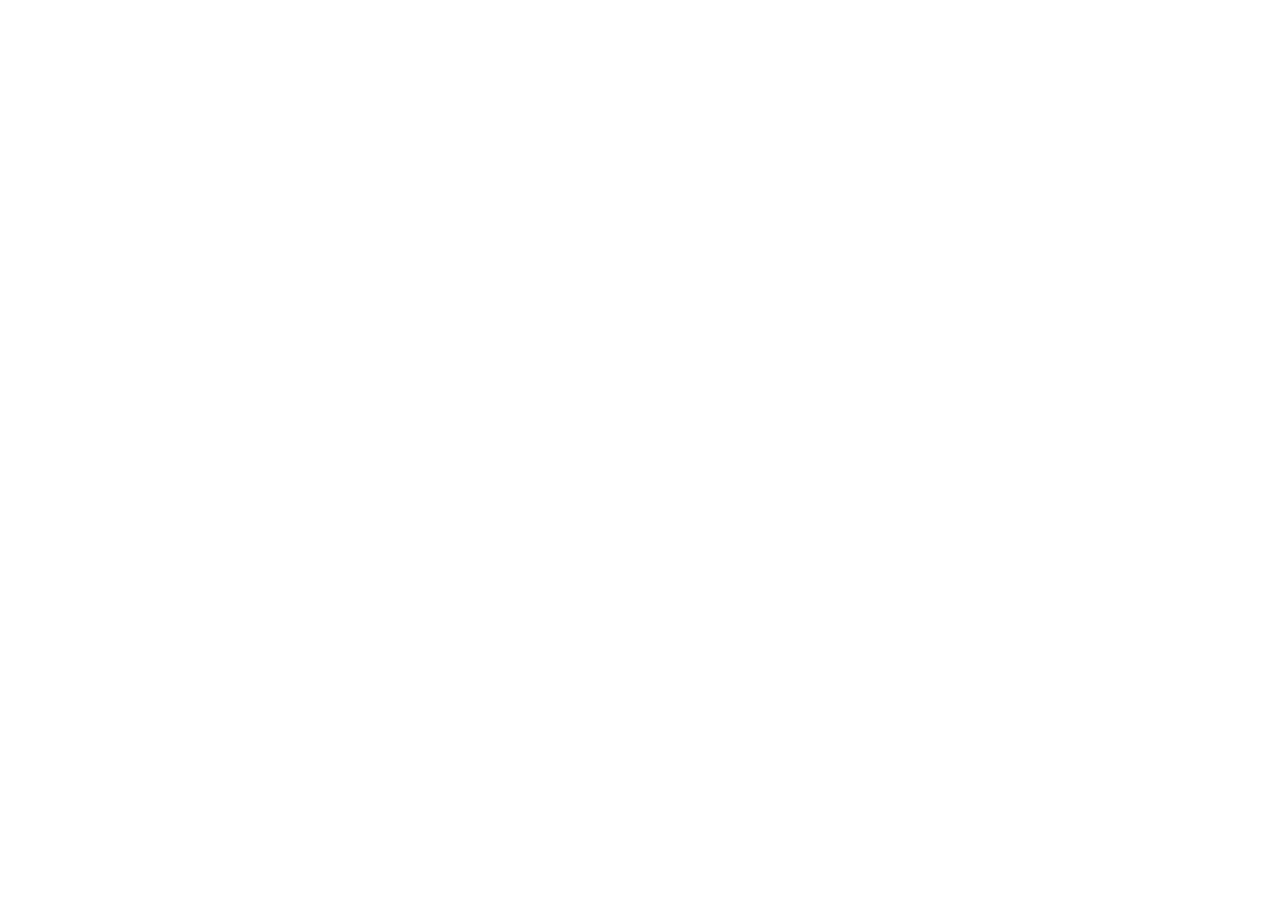
==== index.html @ 82dd5822 "Add files via upload" ====
<!doctype html>
<html lang="en" class="scroll-smooth">
  <head>
    <meta charset="UTF-8" />
    <meta name="viewport" content="width=device-width, initial-scale=1.0" />
    <title>Raghunandan Gopalan | GCC Strategy and Supply Resilience</title>
    <meta
      name="description"
      content="Thirty years building and leading engineering operations across India, the US and Mexico. GCC strategy and build, and global supply chain resilience."
    />
    <meta property="og:title" content="Raghunandan Gopalan | GCC Strategy and Supply Resilience" />
    <meta
      property="og:description"
      content="Thirty years building and leading engineering operations across India, the US and Mexico. GCC strategy and build, and global supply chain resilience."
    />
    <meta property="og:type" content="website" />
    <meta name="twitter:card" content="summary_large_image" />
    <link
      rel="icon"
      type="image/svg+xml"
      href="data:image/svg+xml,%3Csvg xmlns='http://www.w3.org/2000/svg' viewBox='0 0 64 64'%3E%3Crect width='64' height='64' rx='10' fill='%230B1320'/%3E%3Ctext x='32' y='41' font-family='Georgia,serif' font-weight='600' font-size='25' fill='%23FFFFFF' text-anchor='middle'%3ERG%3C/text%3E%3C/svg%3E"
    />
    <link rel="preconnect" href="https://fonts.googleapis.com" />
    <link rel="preconnect" href="https://fonts.gstatic.com" crossorigin />
    <link
      href="https://fonts.googleapis.com/css2?family=Fraunces:ital,opsz,wght@0,9..144,400;0,9..144,500;0,9..144,600;1,9..144,400&family=JetBrains+Mono:wght@400;500&family=Plus+Jakarta+Sans:wght@400;500;600;700&display=swap"
      rel="stylesheet"
    />
    <script type="module" crossorigin src="/assets/index-DyfE5lJc.js"></script>
    <link rel="stylesheet" crossorigin href="/assets/index-DSiNMV32.css">
  </head>
  <body class="bg-[#F8F9FA] text-[#0F172A] antialiased selection:bg-[#1D4ED8]/15 selection:text-[#0F172A]">
    <div id="root"></div>
  </body>
</html>
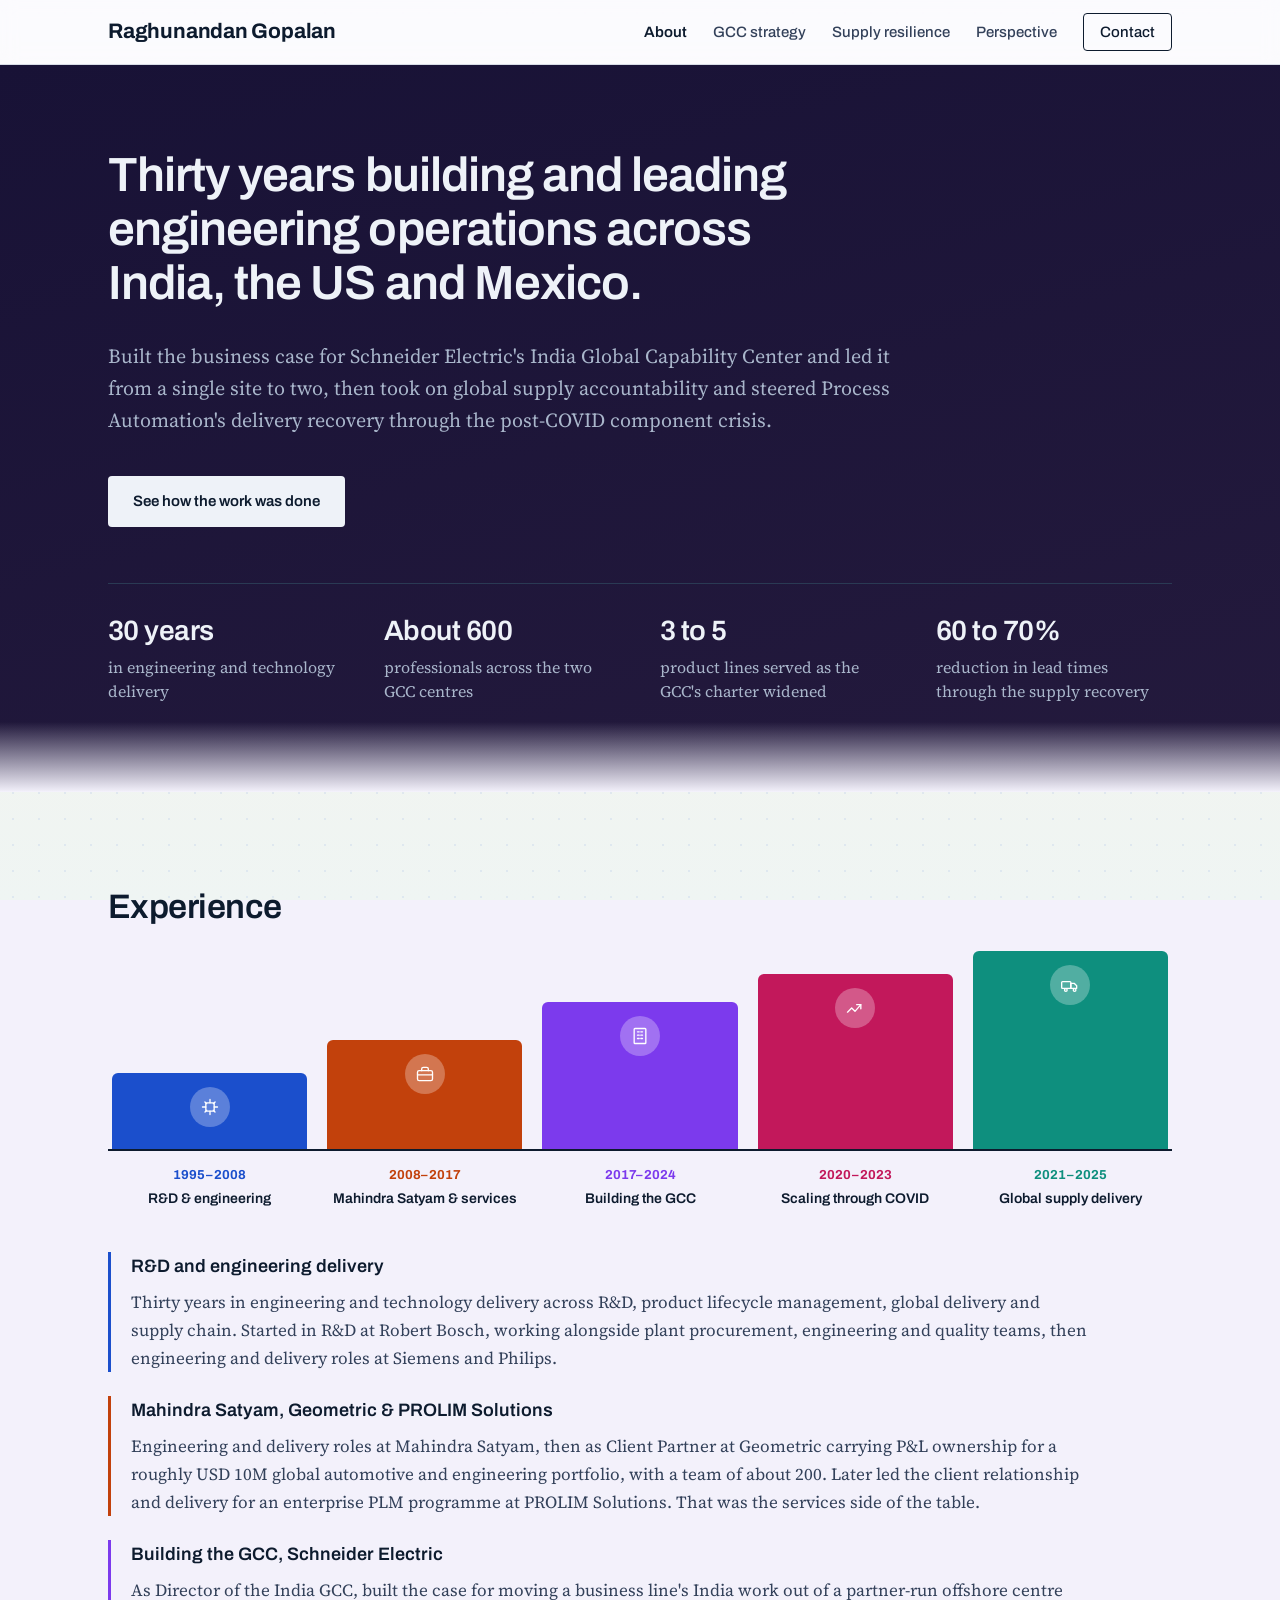
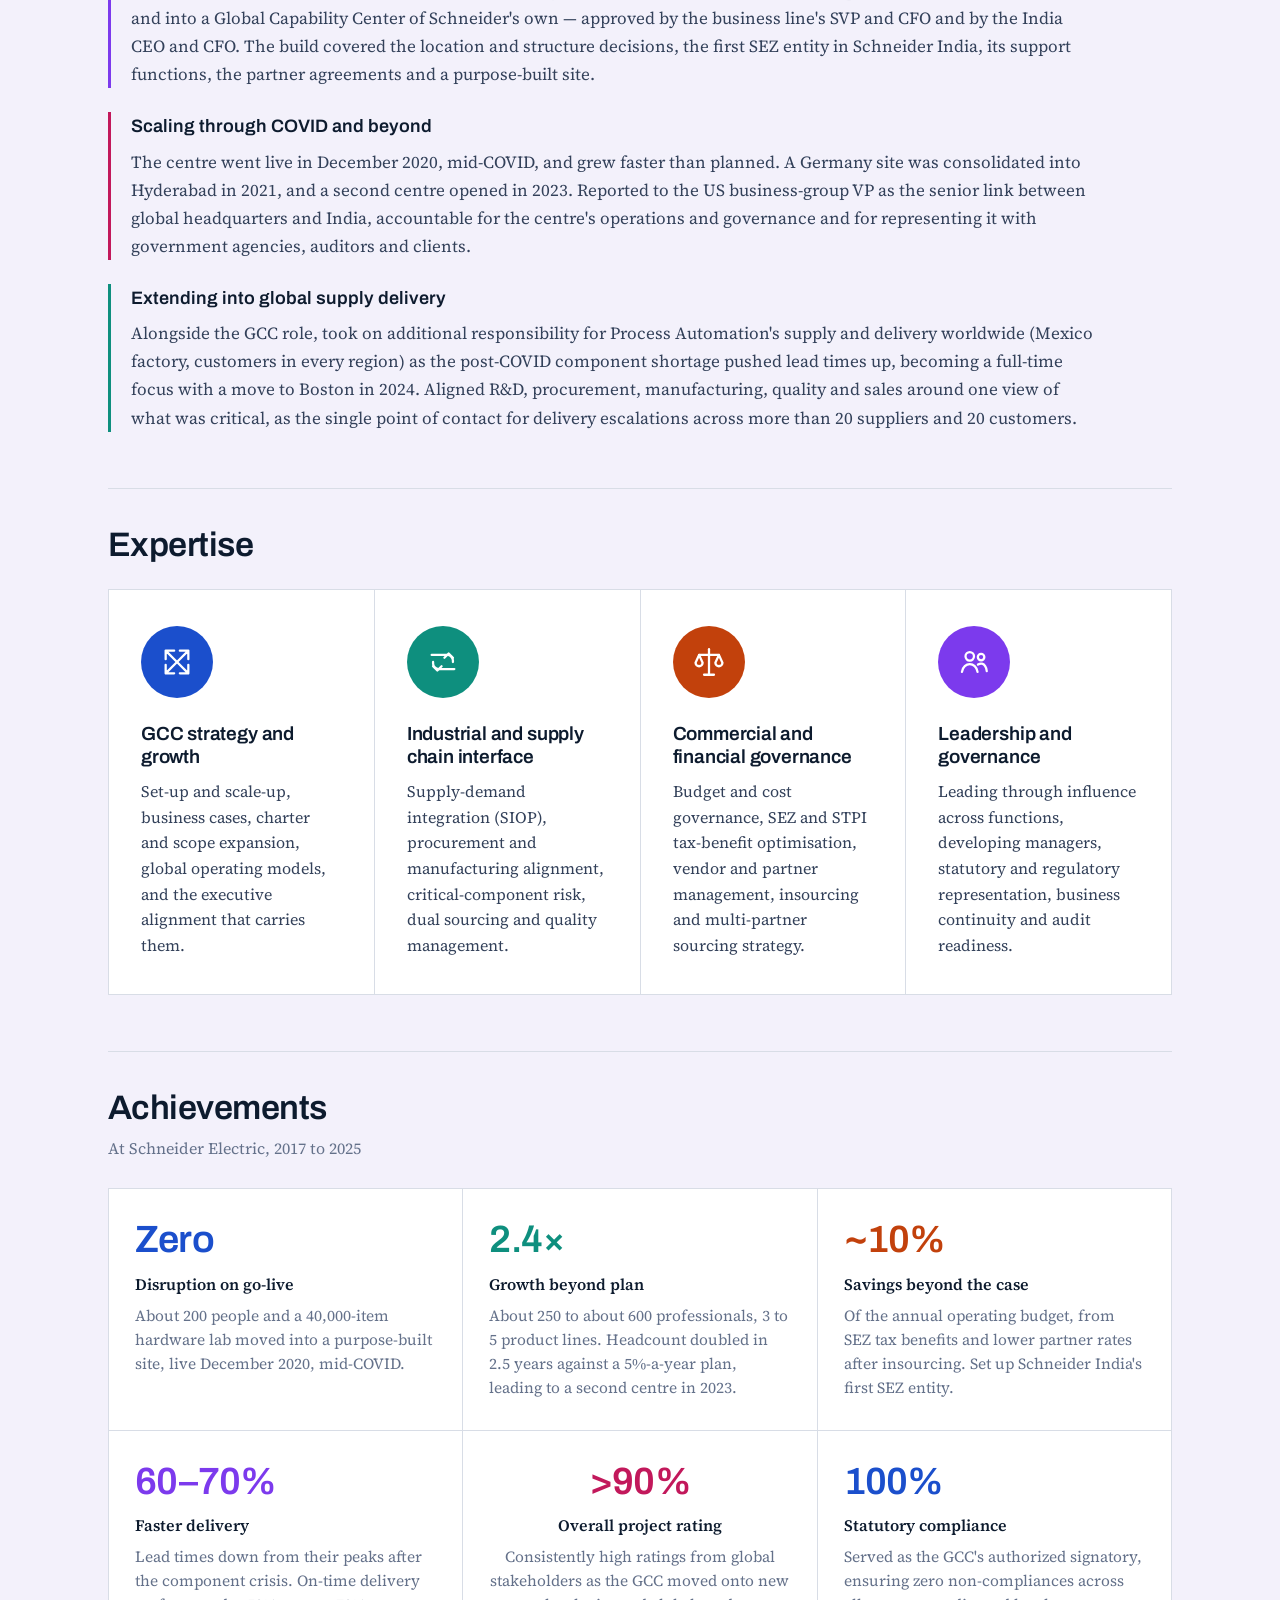
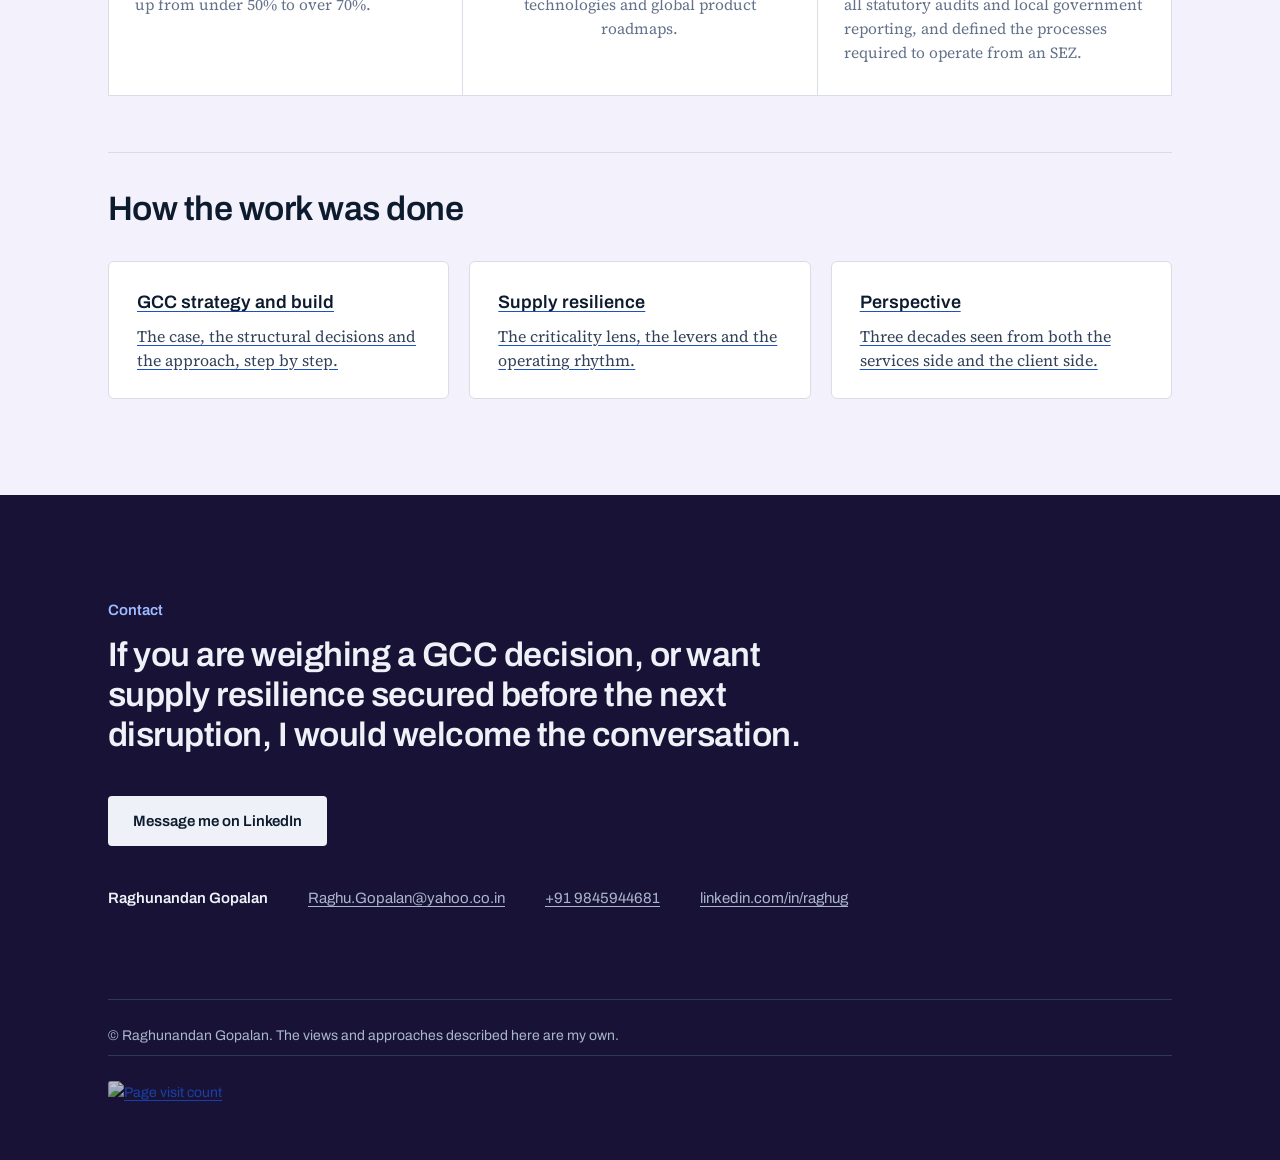
==== commit f73e7fa0: "Add files via upload" ====
--- a/index.html
+++ b/index.html
@@ -1,35 +1,343 @@
 <!doctype html>
-<html lang="en" class="scroll-smooth">
-  <head>
-    <meta charset="UTF-8" />
-    <meta name="viewport" content="width=device-width, initial-scale=1.0" />
-    <title>Raghunandan Gopalan | GCC Strategy and Supply Resilience</title>
-    <meta
-      name="description"
-      content="Thirty years building and leading engineering operations across India, the US and Mexico. GCC strategy and build, and global supply chain resilience."
-    />
-    <meta property="og:title" content="Raghunandan Gopalan | GCC Strategy and Supply Resilience" />
-    <meta
-      property="og:description"
-      content="Thirty years building and leading engineering operations across India, the US and Mexico. GCC strategy and build, and global supply chain resilience."
-    />
-    <meta property="og:type" content="website" />
-    <meta name="twitter:card" content="summary_large_image" />
-    <link
-      rel="icon"
-      type="image/svg+xml"
-      href="data:image/svg+xml,%3Csvg xmlns='http://www.w3.org/2000/svg' viewBox='0 0 64 64'%3E%3Crect width='64' height='64' rx='10' fill='%230B1320'/%3E%3Ctext x='32' y='41' font-family='Georgia,serif' font-weight='600' font-size='25' fill='%23FFFFFF' text-anchor='middle'%3ERG%3C/text%3E%3C/svg%3E"
-    />
-    <link rel="preconnect" href="https://fonts.googleapis.com" />
-    <link rel="preconnect" href="https://fonts.gstatic.com" crossorigin />
-    <link
-      href="https://fonts.googleapis.com/css2?family=Fraunces:ital,opsz,wght@0,9..144,400;0,9..144,500;0,9..144,600;1,9..144,400&family=JetBrains+Mono:wght@400;500&family=Plus+Jakarta+Sans:wght@400;500;600;700&display=swap"
-      rel="stylesheet"
-    />
-    <script type="module" crossorigin src="/assets/index-DyfE5lJc.js"></script>
-    <link rel="stylesheet" crossorigin href="/assets/index-DSiNMV32.css">
-  </head>
-  <body class="bg-[#F8F9FA] text-[#0F172A] antialiased selection:bg-[#1D4ED8]/15 selection:text-[#0F172A]">
-    <div id="root"></div>
-  </body>
+<html lang="en">
+<head>
+<meta charset="utf-8">
+<meta name="viewport" content="width=device-width, initial-scale=1">
+<title>Raghunandan Gopalan | GCC Strategy and Supply Resilience</title>
+<meta name="description" content="Thirty years in engineering and technology delivery. Built Schneider Electric's India GCC and led the recovery of Process Automation deliveries.">
+<meta property="og:title" content="Raghunandan Gopalan | GCC Strategy and Supply Resilience">
+<meta property="og:description" content="Leaders bring me in when an operation has to be built, rebuilt or rescued, and has to hold.">
+<meta property="og:type" content="website">
+<meta property="og:url" content="https://raghu-gopalan.github.io/">
+<meta name="color-scheme" content="light dark">
+<link rel="icon" href="data:image/svg+xml,%3Csvg xmlns='http://www.w3.org/2000/svg' viewBox='0 0 64 64'%3E%3Crect width='64' height='64' rx='10' fill='%230D1B2E'/%3E%3Ctext x='32' y='42' font-family='Arial,sans-serif' font-weight='700' font-size='26' fill='%23fff' text-anchor='middle'%3ERG%3C/text%3E%3C/svg%3E">
+<link rel="preconnect" href="https://fonts.googleapis.com">
+<link rel="preconnect" href="https://fonts.gstatic.com" crossorigin>
+<link href="https://fonts.googleapis.com/css2?family=Archivo:wght@500;600;700&family=Source+Serif+4:opsz,wght@8..60,400;8..60,600&display=swap" rel="stylesheet">
+<style>
+:root{--paper:#fff;--wash:rgba(255,255,255,.55);--ink:#0D1B2E;--body:#33415A;--muted:#64718A;--rule:#D8DDE6;--accent:#1B4FCC;--on-accent:#fff;--deep:#181236;--deep2:#241A3D;--hero-fade:#F3F1FB;--on-deep:#EEF2F8;--on-deep-muted:#A9B6CB;--deep-rule:#2A3A54;--deep-accent:#9DBBFF;--accent-2:#0E8F7E;--accent-3:#C2410C;--accent-4:#7C3AED;--accent-5:#C2185B}
+@media (prefers-color-scheme:dark){:root{--paper:#0B1420;--wash:#101C2C;--ink:#EEF2F8;--body:#C0CADA;--muted:#8E9BB2;--rule:#233349;--accent:#9DBBFF;--on-accent:#0B1420;--deep:#070E18;--deep2:#070E18;--hero-fade:#0B1420;--accent-2:#5EEAD4;--accent-3:#FDBA74;--accent-4:#C4B5FD;--accent-5:#F472B6}}
+*{box-sizing:border-box;margin:0;padding:0}
+html{scroll-behavior:smooth;-webkit-text-size-adjust:100%}
+@media (prefers-reduced-motion:reduce){html{scroll-behavior:auto}}
+body{
+  color:var(--body);font-family:'Source Serif 4',Georgia,serif;font-size:18px;line-height:1.65;
+  background-color:#F3F1FB;
+  background-image:radial-gradient(rgba(27,79,204,.08) 1px, transparent 1px),linear-gradient(180deg,#F3F1FB 0%,#F6F2EC 45%,#EFF5F3 100%);
+  background-size:26px 26px, auto;
+  background-attachment:fixed, fixed;
+}
+@media (prefers-color-scheme:dark){
+  body{background-color:var(--paper);background-image:none;background-attachment:scroll}
+}
+h1,h2,h3,strong,dt,th,.btn,.kicker,.top,.small{font-family:'Archivo','Helvetica Neue',Arial,sans-serif}
+h1,h2,h3,strong,dt{color:var(--ink)}
+a{color:var(--accent);text-underline-offset:3px}
+main a:not(.btn),footer a:not(.btn){text-decoration:underline}
+.areas a,.next a{text-decoration:none}
+.areas a .go{text-decoration:underline}
+:focus-visible{outline:2px solid var(--accent);outline-offset:3px;border-radius:2px}
+.wrap{max-width:1120px;margin:0 auto;padding:0 28px}
+[id]{scroll-margin-top:84px}
+
+.top{position:sticky;top:0;z-index:10;background:rgba(255,255,255,.68);backdrop-filter:blur(8px);-webkit-backdrop-filter:blur(8px);border-bottom:1px solid var(--rule);font-size:15px}
+@media (prefers-color-scheme:dark){.top{background:var(--paper);backdrop-filter:none;-webkit-backdrop-filter:none}}
+.top .wrap{display:flex;justify-content:space-between;align-items:center;gap:20px;min-height:64px}
+.top a{text-decoration:none;color:var(--body)}
+.top a:hover{color:var(--accent)}
+.top .name{font-weight:700;color:var(--ink);font-size:21px;letter-spacing:-.01em}
+.top nav{display:flex;align-items:center;gap:26px;font-weight:500}
+.top nav a.pill{border:1px solid var(--ink);color:var(--ink);padding:7px 16px;border-radius:4px}
+.top nav a.pill:hover{background:var(--ink);color:var(--paper)}
+
+.hero{position:relative;background:linear-gradient(165deg,var(--deep) 0%,var(--deep2) 100%);color:var(--on-deep-muted)}
+.hero::after{content:"";position:absolute;left:0;right:0;bottom:-1px;height:70px;background:linear-gradient(to bottom,rgba(36,26,61,0),var(--hero-fade));pointer-events:none}
+@media (prefers-color-scheme:dark){.hero::after{background:linear-gradient(to bottom,rgba(7,14,24,0),var(--hero-fade))}}
+.hero .wrap{padding-top:84px;padding-bottom:88px}
+.hero .role{font-family:'Archivo',sans-serif;font-weight:500;font-size:16px;color:var(--deep-accent);margin-bottom:22px}
+h1{color:var(--on-deep);font-weight:600;font-size:clamp(32px,4.2vw,48px);line-height:1.12;letter-spacing:-.02em;max-width:19em;text-wrap:balance}
+.hero .lead{color:var(--on-deep-muted);margin-top:30px}
+.lead{font-size:clamp(18px,1.6vw,20px);line-height:1.6;max-width:40em}
+.cta{display:flex;flex-wrap:wrap;gap:14px;margin-top:40px}
+.btn{display:inline-block;font-weight:600;font-size:15.5px;text-decoration:none;padding:13px 24px;border-radius:4px;border:1.5px solid transparent}
+.btn.primary{background:var(--accent);color:var(--on-accent)}
+.btn.primary:hover{filter:brightness(1.12)}
+.btn.light{background:var(--on-deep);color:#0D1B2E}
+.btn.light:hover{background:#fff}
+.btn.ghost{border-color:var(--deep-rule);color:var(--on-deep)}
+.btn.ghost:hover{border-color:var(--on-deep)}
+
+section{padding:96px 0}
+.tint{background:var(--wash)}
+.kicker{font-weight:600;font-size:15px;color:var(--accent);margin-bottom:14px}
+h2{font-weight:600;font-size:clamp(26px,3vw,34px);line-height:1.18;letter-spacing:-.015em;max-width:24em;margin-bottom:18px;text-wrap:balance}
+h3{font-weight:600;font-size:24px;line-height:1.25;letter-spacing:-.01em}
+
+.areas{display:grid;grid-template-columns:1fr 1fr;margin-top:56px;border-top:2px solid var(--ink)}
+.areas a{display:block;text-decoration:none;color:inherit;padding:32px 40px 34px 0;border-bottom:1px solid var(--rule)}
+.areas a+a{padding-left:40px;padding-right:0;border-left:1px solid var(--rule)}
+.areas h3{font-size:24px;margin-bottom:10px}
+.areas a:hover h3{color:var(--accent)}
+.areas p{font-size:17px}
+.areas .result{margin-top:18px;font-family:'Archivo',sans-serif;font-weight:600;font-size:15px;color:var(--ink)}
+.areas .go{display:inline-block;margin-top:16px;font-family:'Archivo',sans-serif;font-weight:600;font-size:15px;color:var(--accent);text-decoration:underline;text-underline-offset:4px}
+
+.row{display:grid;grid-template-columns:minmax(0,1fr);gap:24px;margin-top:56px;padding-top:36px;border-top:1px solid var(--rule)}
+.row-head p{font-size:16px;line-height:1.45;color:var(--muted);margin-top:8px}
+.facts{display:grid;grid-template-columns:1fr 1fr;gap:34px 48px}
+.facts dt{font-weight:600;font-size:18px;margin-bottom:6px}
+.facts dd{font-size:17px}
+.steps{list-style:none;counter-reset:s;max-width:48em}
+.steps li{counter-increment:s;display:grid;grid-template-columns:44px minmax(0,1fr);gap:20px;padding-bottom:28px;position:relative}
+.steps li::before{content:counter(s);font-family:'Archivo',sans-serif;font-weight:600;font-size:16px;width:36px;height:36px;border:1.5px solid var(--accent);color:var(--accent);background:var(--paper);border-radius:50%;display:flex;align-items:center;justify-content:center;position:relative;z-index:1}
+.tint .steps li::before{background:var(--wash)}
+.steps li::after{content:"";position:absolute;left:17.5px;top:36px;bottom:0;width:1px;background:var(--rule)}
+.steps li:last-child{padding-bottom:0}.steps li:last-child::after{display:none}
+.steps strong{display:block;font-size:18px;font-weight:600;line-height:36px}
+.steps p{font-size:17px}
+.principles{list-style:none;display:grid;grid-template-columns:repeat(auto-fit,minmax(280px,1fr));gap:30px 48px}
+.principles li{border-left:2px solid var(--accent);padding-left:18px}
+.principles strong{display:block;font-size:18px;font-weight:600;margin-bottom:4px}
+.principles span{display:block;font-size:16.5px;line-height:1.55}
+.table-scroll{overflow-x:auto}
+.levers{width:100%;min-width:560px;border-collapse:collapse;font-size:16.5px;line-height:1.5}
+.levers th,.levers td{text-align:left;vertical-align:top;padding:14px 20px 14px 0;border-bottom:1px solid var(--rule)}
+.levers thead th{font-size:14px;font-weight:600;color:var(--muted);border-bottom:1.5px solid var(--ink);padding-top:0}
+.levers td:first-child{font-family:'Archivo',sans-serif;font-weight:600;color:var(--ink);white-space:nowrap}
+.note{margin-top:64px;background:var(--wash);border-left:3px solid var(--accent);padding:28px 32px;border-radius:0 6px 6px 0}
+.note strong{display:block;font-size:18px;margin-bottom:6px}
+.note p{max-width:44em;font-size:17px}
+.callout{margin:72px 0 0;font-family:'Archivo',sans-serif;font-weight:500;font-size:clamp(21px,2.2vw,26px);line-height:1.35;letter-spacing:-.01em;color:var(--ink);max-width:30em;border-left:3px solid var(--accent);padding-left:22px;text-wrap:balance}
+.panel{margin-top:72px;background:var(--deep);color:var(--on-deep-muted);border-radius:8px;padding:44px 48px 48px}
+.panel h3{color:var(--on-deep);font-size:24px;margin-bottom:26px}
+.help{list-style:none;display:grid;grid-template-columns:repeat(auto-fit,minmax(220px,1fr));gap:28px 40px;margin-bottom:36px;padding-bottom:34px;border-bottom:1px solid var(--deep-rule)}
+.help strong{display:block;color:var(--on-deep);font-size:18px;font-weight:600;margin-bottom:6px}
+.help span{display:block;font-size:16.5px;line-height:1.55}
+
+.split{display:grid;grid-template-columns:minmax(0,1fr);gap:18px}
+.split h2{margin:0}
+.split p{max-width:40em}.split p+p{margin-top:18px}
+
+footer{background:var(--deep);color:var(--on-deep-muted);padding:104px 0 56px}
+footer .kicker{color:var(--deep-accent)}
+footer h2{color:var(--on-deep);max-width:26em}
+footer .small{margin-top:88px;padding-top:24px;border-top:1px solid var(--deep-rule);font-size:14px}
+.contact-details{margin-top:40px;display:flex;flex-wrap:wrap;gap:28px 40px;font-family:'Archivo',sans-serif;font-size:15px}
+.contact-details p{margin:0}
+.contact-details strong{color:var(--on-deep);font-weight:600}
+.contact-details a{color:var(--on-deep-muted)}
+
+@media (max-width:860px){
+  body{font-size:17px}
+  .wrap{padding:0 22px}
+  .top nav{gap:16px}.top nav a.hide-s{display:none}
+  .hero .wrap{padding-top:64px;padding-bottom:72px}
+  section{padding:64px 0}
+  .areas{grid-template-columns:1fr}
+  .areas a,.areas a+a{padding:28px 0;border-left:0}
+  .row,.split{grid-template-columns:minmax(0,1fr);gap:22px}
+  .row{margin-top:48px}
+  .facts{grid-template-columns:1fr;gap:26px}
+  .panel{padding:30px 24px 32px}
+  .note{padding:24px 22px}
+  footer{padding:72px 0 40px}
+}
+
+.top nav a[aria-current]{color:var(--ink);font-weight:600}
+.glance{display:grid;grid-template-columns:repeat(4,minmax(0,1fr));gap:28px 40px;margin-top:56px;padding-top:32px;border-top:1px solid var(--deep-rule)}
+.glance dt{font-family:'Archivo',sans-serif;font-weight:600;font-size:clamp(22px,2.4vw,28px);line-height:1.1;letter-spacing:-.02em;color:var(--on-deep)}
+.glance dd{font-size:16px;line-height:1.45;margin-top:8px;color:var(--on-deep-muted)}
+.intro .row:first-child{margin-top:0;border-top:0;padding-top:0}
+.prose p{max-width:46em}.prose p+p{margin-top:18px}
+.career{list-style:none;margin-top:36px;max-width:52em}
+.career li{display:grid;grid-template-columns:130px minmax(0,1fr);gap:24px;padding:18px 0;border-top:1px solid var(--rule)}
+.career time{font-family:'Archivo',sans-serif;font-weight:600;font-size:15px;color:var(--muted);padding-top:3px}
+.career strong{display:block;font-size:18px;font-weight:600}
+.career span{display:block;font-size:17px}
+.creds{list-style:none;max-width:52em}.creds li{padding:14px 0;border-top:1px solid var(--rule);font-size:17px}.creds li:first-child{border-top:0;padding-top:0}
+.creds strong{font-weight:600}
+.next{display:grid;grid-template-columns:repeat(auto-fit,minmax(220px,1fr));gap:20px;margin-top:8px}
+.next a{display:block;text-decoration:none;border:1px solid var(--rule);border-radius:6px;padding:26px 28px;background:var(--paper)}
+.next a:hover{border-color:var(--accent)}
+.next strong{display:block;font-size:18px;font-weight:600;margin-bottom:6px}
+.next span{display:block;color:var(--body);font-size:16.5px;line-height:1.5}
+@media (max-width:860px){.glance{grid-template-columns:1fr 1fr;margin-top:48px}.career li{grid-template-columns:1fr;gap:4px}.next{grid-template-columns:1fr}}
+.h3{margin:0}
+
+/* one type scale for both pages */
+body{font-size:17px}
+strong{font-weight:600}
+.facts dt,.steps strong,.principles strong,.flow strong,.help strong,.next strong,.note strong{font-size:18px;font-weight:600}
+.facts dd,.steps p,.note p,.split p,.prose p,.figure-note,.areas p{font-size:17px;line-height:1.65}
+.principles span,.help span,.flow span,.next span,.levers,.glance dd,.row-head p{font-size:16px;line-height:1.5}
+.kicker,.hero .role,.top,.btn,.areas .go,.areas .result{font-size:15px;line-height:1.5}
+.hero .role{font-weight:600}
+
+.skyline{display:flex;align-items:flex-end;gap:20px;height:200px;border-bottom:2px solid var(--ink);padding:0 4px;margin-bottom:0}
+.skyline .bar{flex:1;border-radius:6px 6px 0 0;height:0;transition:height 1s cubic-bezier(.22,1,.36,1);display:flex;align-items:flex-start;justify-content:center;padding-top:14px}
+.skyline.in-view .bar{height:var(--h)}
+.skyline .bar:nth-child(1){transition-delay:.05s}
+.skyline .bar:nth-child(2){transition-delay:.15s}
+.skyline .bar:nth-child(3){transition-delay:.25s}
+.skyline .bar:nth-child(4){transition-delay:.35s}
+.skyline .bar:nth-child(5){transition-delay:.45s}
+.skyline .bar .ic{width:40px;height:40px;border-radius:50%;background:rgba(255,255,255,.28);display:flex;align-items:center;justify-content:center;opacity:0;transition:opacity .5s ease .6s}
+.skyline.in-view .bar .ic{opacity:1}
+.skyline .bar .ic svg{width:20px;height:20px}
+.exp-labels{display:flex;gap:20px;padding:14px 4px 0;margin-bottom:44px}
+.exp-labels div{flex:1;text-align:center}
+.exp-labels .era{display:block;font-family:'Archivo',sans-serif;font-weight:700;font-size:13px;margin-bottom:4px}
+.exp-labels .ltitle{display:block;font-family:'Archivo',sans-serif;font-weight:600;font-size:14px;color:var(--ink);line-height:1.3}
+.stage-detail{list-style:none;display:flex;flex-direction:column;gap:24px;max-width:58em}
+.stage-detail li{padding-left:20px;border-left:3px solid var(--c)}
+.stage-detail strong{display:block;font-size:18px;font-weight:600;margin-bottom:6px}
+.stage-detail p{font-size:17px;line-height:1.65;color:var(--body)}
+@media (max-width:760px){
+  .skyline{gap:10px}
+  .exp-labels{gap:10px}
+  .exp-labels .era{font-size:11px}
+  .exp-labels .ltitle{font-size:12px}
+  .skyline .bar .ic{width:30px;height:30px}
+  .skyline .bar .ic svg{width:15px;height:15px}
+}
+@media (prefers-reduced-motion:reduce){
+  .skyline .bar{transition:none;height:var(--h)}
+  .skyline .bar .ic{transition:none;opacity:1}
+}
+
+.expertise-grid{display:grid;grid-template-columns:repeat(auto-fit,minmax(260px,1fr));gap:1px;background:var(--rule);border:1px solid var(--rule)}
+.x-card{background:var(--paper);padding:36px 32px;transition:background .2s ease}
+.x-card:hover{background:var(--wash)}
+.x-icon{display:flex;align-items:center;justify-content:center;width:72px;height:72px;border-radius:50%;background:var(--accent);color:var(--on-accent);margin-bottom:24px}
+.x-card:nth-child(1) .x-icon{background:var(--accent)}
+.x-card:nth-child(2) .x-icon{background:var(--accent-2)}
+.x-card:nth-child(3) .x-icon{background:var(--accent-3)}
+.x-card:nth-child(4) .x-icon{background:var(--accent-4)}
+.x-icon svg{width:34px;height:34px}
+.x-card h3{font-size:19px;font-weight:600;margin-bottom:10px}
+.x-card p{font-size:16px;line-height:1.6;color:var(--body)}
+
+.stats{display:grid;grid-template-columns:repeat(3,minmax(0,1fr));gap:1px;background:var(--rule);border:1px solid var(--rule);margin-top:4px}
+.stats .stat{background:var(--paper);padding:30px 26px}
+.stats .num{font-family:'Archivo',sans-serif;font-weight:600;font-size:clamp(28px,3.2vw,38px);line-height:1.1;letter-spacing:-.02em;color:var(--ink)}
+.stats .stat:nth-child(1) .num{color:var(--accent)}
+.stats .stat:nth-child(2) .num{color:var(--accent-2)}
+.stats .stat:nth-child(3) .num{color:var(--accent-3)}
+.stats .stat:nth-child(4) .num{color:var(--accent-4)}
+.stats .stat:nth-child(5) .num{color:var(--accent-5)}
+.stats .stat:nth-child(6) .num{color:var(--accent)}
+.stats .label{font-weight:600;font-size:16px;margin-top:10px;color:var(--ink)}
+.stats .cap{font-size:15.5px;line-height:1.55;color:var(--muted);margin-top:6px}
+
+@media (max-width:860px){
+  .expertise-grid{grid-template-columns:1fr 1fr}
+  .stats{grid-template-columns:1fr 1fr}
+}
+@media (max-width:540px){
+  .expertise-grid{grid-template-columns:1fr}
+  .stats{grid-template-columns:1fr}
+}
+</style>
+</head>
+<body id="top">
+<header class="top"><div class="wrap">
+  <a class="name" href="index.html">Raghunandan Gopalan</a>
+  <nav aria-label="Pages">
+    <a class="hide-s" href="index.html" aria-current="page">About</a>
+    <a class="hide-s" href="gcc.html">GCC strategy</a>
+    <a class="hide-s" href="supply.html">Supply resilience</a>
+    <a class="hide-s" href="perspective.html">Perspective</a>
+    <a class="pill" href="#contact">Contact</a>
+  </nav>
+</div></header>
+<main>
+<div class="hero"><div class="wrap">
+  <h1>Thirty years building and leading engineering operations across India, the US and Mexico.</h1>
+  <p class="lead">Built the business case for Schneider Electric's India Global Capability Center and led it from a single site to two, then took on global supply accountability and steered Process Automation's delivery recovery through the post-COVID component crisis.</p>
+  <div class="cta">
+    <a class="btn light" href="#work">See how the work was done</a>
+  </div>
+  <dl class="glance">
+    <div><dt>30 years</dt><dd>in engineering and technology delivery</dd></div>
+    <div><dt>About 600</dt><dd>professionals across the two GCC centres</dd></div>
+    <div><dt>3 to 5</dt><dd>product lines served as the GCC's charter widened</dd></div>
+    <div><dt>60 to 70%</dt><dd>reduction in lead times through the supply recovery</dd></div>
+  </dl>
+</div></div>
+<section class="intro"><div class="wrap">
+<div class="row"><div class="row-head"><h2 class="h3">Experience</h2></div><div class="row-body">
+<div class="skyline" id="exp-skyline">
+  <div class="bar" style="--h:38%;background:var(--accent)"><span class="ic"><svg viewBox="0 0 24 24" fill="none" stroke="#fff" stroke-width="1.6" stroke-linecap="round" stroke-linejoin="round"><rect x="7" y="7" width="10" height="10" rx="1"/><path d="M12 3v4M12 17v4M3 12h4M17 12h4M5.9 5.9l2.1 2.1M15.9 15.9l2.1 2.1M18.1 5.9l-2.1 2.1M8.1 15.9l-2.1 2.1"/></svg></span></div>
+  <div class="bar" style="--h:55%;background:var(--accent-3)"><span class="ic"><svg viewBox="0 0 24 24" fill="none" stroke="#fff" stroke-width="1.6" stroke-linecap="round" stroke-linejoin="round"><rect x="3" y="8" width="18" height="12" rx="2"/><path d="M8 8V6a2 2 0 0 1 2-2h4a2 2 0 0 1 2 2v2"/><path d="M3 13h18"/></svg></span></div>
+  <div class="bar" style="--h:74%;background:var(--accent-4)"><span class="ic"><svg viewBox="0 0 24 24" fill="none" stroke="#fff" stroke-width="1.6" stroke-linecap="round" stroke-linejoin="round"><rect x="5" y="3" width="14" height="18" rx="1"/><path d="M9 7h2M13 7h2M9 11h2M13 11h2M9 15h2M13 15h2"/></svg></span></div>
+  <div class="bar" style="--h:88%;background:var(--accent-5)"><span class="ic"><svg viewBox="0 0 24 24" fill="none" stroke="#fff" stroke-width="1.6" stroke-linecap="round" stroke-linejoin="round"><path d="M3 17l5-5 4 4 7-8"/><path d="M14 8h5v5"/></svg></span></div>
+  <div class="bar" style="--h:100%;background:var(--accent-2)"><span class="ic"><svg viewBox="0 0 24 24" fill="none" stroke="#fff" stroke-width="1.6" stroke-linecap="round" stroke-linejoin="round"><rect x="2" y="8" width="11" height="8" rx="1"/><path d="M13 10h4l3 3v3h-7z"/><circle cx="7" cy="18" r="1.6"/><circle cx="17.5" cy="18" r="1.6"/></svg></span></div>
+</div>
+<div class="exp-labels">
+  <div><span class="era" style="color:var(--accent)">1995&ndash;2008</span><span class="ltitle">R&amp;D &amp; engineering</span></div>
+  <div><span class="era" style="color:var(--accent-3)">2008&ndash;2017</span><span class="ltitle">Mahindra Satyam &amp; services</span></div>
+  <div><span class="era" style="color:var(--accent-4)">2017&ndash;2024</span><span class="ltitle">Building the GCC</span></div>
+  <div><span class="era" style="color:var(--accent-5)">2020&ndash;2023</span><span class="ltitle">Scaling through COVID</span></div>
+  <div><span class="era" style="color:var(--accent-2)">2021&ndash;2025</span><span class="ltitle">Global supply delivery</span></div>
+</div>
+<ul class="stage-detail">
+<li style="--c:var(--accent)"><strong>R&amp;D and engineering delivery</strong><p>Thirty years in engineering and technology delivery across R&amp;D, product lifecycle management, global delivery and supply chain. Started in R&amp;D at Robert Bosch, working alongside plant procurement, engineering and quality teams, then engineering and delivery roles at Siemens and Philips.</p></li>
+<li style="--c:var(--accent-3)"><strong>Mahindra Satyam, Geometric &amp; PROLIM Solutions</strong><p>Engineering and delivery roles at Mahindra Satyam, then as Client Partner at Geometric carrying P&amp;L ownership for a roughly USD 10M global automotive and engineering portfolio, with a team of about 200. Later led the client relationship and delivery for an enterprise PLM programme at PROLIM Solutions. That was the services side of the table.</p></li>
+<li style="--c:var(--accent-4)"><strong>Building the GCC, Schneider Electric</strong><p>As Director of the India GCC, built the case for moving a business line's India work out of a partner-run offshore centre and into a Global Capability Center of Schneider's own &mdash; approved by the business line's SVP and CFO and by the India CEO and CFO. The build covered the location and structure decisions, the first SEZ entity in Schneider India, its support functions, the partner agreements and a purpose-built site.</p></li>
+<li style="--c:var(--accent-5)"><strong>Scaling through COVID and beyond</strong><p>The centre went live in December 2020, mid-COVID, and grew faster than planned. A Germany site was consolidated into Hyderabad in 2021, and a second centre opened in 2023. Reported to the US business-group VP as the senior link between global headquarters and India, accountable for the centre's operations and governance and for representing it with government agencies, auditors and clients.</p></li>
+<li style="--c:var(--accent-2)"><strong>Extending into global supply delivery</strong><p>Alongside the GCC role, took on additional responsibility for Process Automation's supply and delivery worldwide (Mexico factory, customers in every region) as the post-COVID component shortage pushed lead times up, becoming a full-time focus with a move to Boston in 2024. Aligned R&amp;D, procurement, manufacturing, quality and sales around one view of what was critical, as the single point of contact for delivery escalations across more than 20 suppliers and 20 customers.</p></li>
+</ul>
+</div></div><div class="row"><div class="row-head"><h2 class="h3">Expertise</h2></div><div class="row-body"><div class="expertise-grid">
+<div class="x-card"><span class="x-icon"><svg viewBox="0 0 24 24" fill="none" stroke="currentColor" stroke-width="1.6" stroke-linecap="round" stroke-linejoin="round"><path d="M12 12 4 4M4 4h6M4 4v6"/><path d="M12 12 20 4M20 4h-6M20 4v6"/><path d="M12 12 4 20M4 20h6M4 20v-6"/><path d="M12 12 20 20M20 20h-6M20 20v-6"/></svg></span><h3>GCC strategy and growth</h3><p>Set-up and scale-up, business cases, charter and scope expansion, global operating models, and the executive alignment that carries them.</p></div>
+<div class="x-card"><span class="x-icon"><svg viewBox="0 0 24 24" fill="none" stroke="currentColor" stroke-width="1.6" stroke-linecap="round" stroke-linejoin="round"><path d="M4 7h11a4 4 0 0 1 4 4v1"/><path d="M16 9l3-3 3 3" transform="translate(-3 0)"/><path d="M20 17H9a4 4 0 0 1-4-4v-1"/><path d="M8 15l-3 3-3-3" transform="translate(3 0)"/></svg></span><h3>Industrial and supply chain interface</h3><p>Supply-demand integration (SIOP), procurement and manufacturing alignment, critical-component risk, dual sourcing and quality management.</p></div>
+<div class="x-card"><span class="x-icon"><svg viewBox="0 0 24 24" fill="none" stroke="currentColor" stroke-width="1.6" stroke-linecap="round" stroke-linejoin="round"><path d="M12 3v18"/><path d="M5 7h14"/><path d="M5 7 2.5 12.5a2.5 2.5 0 0 0 5 0L5 7Z"/><path d="M19 7l-2.5 5.5a2.5 2.5 0 0 0 5 0L19 7Z"/><path d="M8.5 21h7"/></svg></span><h3>Commercial and financial governance</h3><p>Budget and cost governance, SEZ and STPI tax-benefit optimisation, vendor and partner management, insourcing and multi-partner sourcing strategy.</p></div>
+<div class="x-card"><span class="x-icon"><svg viewBox="0 0 24 24" fill="none" stroke="currentColor" stroke-width="1.6" stroke-linecap="round" stroke-linejoin="round"><circle cx="9" cy="8" r="3"/><path d="M3.5 19c.5-3.5 3-5.5 5.5-5.5s5 2 5.5 5.5"/><circle cx="17" cy="8.5" r="2.3"/><path d="M14.8 13.8c1-.6 2.1-.9 2.9-.6 1.8.6 3 2.6 3.3 5.3"/></svg></span><h3>Leadership and governance</h3><p>Leading through influence across functions, developing managers, statutory and regulatory representation, business continuity and audit readiness.</p></div>
+</div></div></div><div class="row"><div class="row-head"><h2 class="h3">Achievements</h2><p>At Schneider Electric, 2017 to 2025</p></div><div class="row-body"><div class="stats">
+<div class="stat"><p class="num">Zero</p><p class="label">Disruption on go-live</p><p class="cap">About 200 people and a 40,000-item hardware lab moved into a purpose-built site, live December 2020, mid-COVID.</p></div>
+<div class="stat"><p class="num">2.4&times;</p><p class="label">Growth beyond plan</p><p class="cap">About 250 to about 600 professionals, 3 to 5 product lines. Headcount doubled in 2.5 years against a 5%-a-year plan, leading to a second centre in 2023.</p></div>
+<div class="stat"><p class="num">~10%</p><p class="label">Savings beyond the case</p><p class="cap">Of the annual operating budget, from SEZ tax benefits and lower partner rates after insourcing. Set up Schneider India's first SEZ entity.</p></div>
+<div class="stat"><p class="num">60&ndash;70%</p><p class="label">Faster delivery</p><p class="cap">Lead times down from their peaks after the component crisis. On-time delivery up from under 50% to over 70%.</p></div>
+<div class="stat" style="text-align:center"><p class="num">&gt;90%</p><p class="label">Overall project rating</p><p class="cap">Consistently high ratings from global stakeholders as the GCC moved onto new technologies and global product roadmaps.</p></div>
+<div class="stat"><p class="num">100%</p><p class="label">Statutory compliance</p><p class="cap">Served as the GCC's authorized signatory, ensuring zero non-compliances across all statutory audits and local government reporting, and defined the processes required to operate from an SEZ.</p></div>
+</div></div></div><div class="row" id="work"><div class="row-head"><h2 class="h3">How the work was done</h2></div><div class="row-body"><div class="next">
+<a href="gcc.html"><strong>GCC strategy and build</strong><span>The case, the structural decisions and the approach, step by step.</span></a>
+<a href="supply.html"><strong>Supply resilience</strong><span>The criticality lens, the levers and the operating rhythm.</span></a>
+<a href="perspective.html"><strong>Perspective</strong><span>Three decades seen from both the services side and the client side.</span></a>
+</div></div></div>
+</div></section>
+</main>
+<footer id="contact"><div class="wrap">
+  <p class="kicker">Contact</p>
+  <h2>If you are weighing a GCC decision, or want supply resilience secured before the next disruption, I would welcome the conversation.</h2>
+  <div class="cta"><a class="btn light" href="https://www.linkedin.com/in/raghug/" rel="noopener">Message me on LinkedIn</a></div>
+  <div class="contact-details">
+    <p><strong>Raghunandan Gopalan</strong></p>
+    <p><a href="mailto:Raghu.Gopalan@yahoo.co.in">Raghu.Gopalan@yahoo.co.in</a></p>
+    <p><a href="tel:+919845944681">+91 9845944681</a></p>
+    <p><a href="https://www.linkedin.com/in/raghug/" rel="noopener">linkedin.com/in/raghug</a></p>
+  </div>
+  <p class="small">&copy; Raghunandan Gopalan. The views and approaches described here are my own.</p>
+  <p class="small" style="margin-top:8px">
+    <a href="https://hits.sh/raghu-gopalan.github.io/" style="opacity:.75" rel="noopener">
+      <img src="https://hits.sh/raghu-gopalan.github.io.svg?view=total&amp;style=flat-square&amp;label=page%20visits&amp;color=1b4fcc" alt="Page visit count" style="vertical-align:middle;height:16px;border-radius:3px">
+    </a>
+  </p>
+</div></footer>
+<script>
+(function(){
+  var sky = document.getElementById('exp-skyline');
+  if(!sky) return;
+  if('IntersectionObserver' in window){
+    var io = new IntersectionObserver(function(entries){
+      entries.forEach(function(e){
+        if(e.isIntersecting){ e.target.classList.add('in-view'); io.unobserve(e.target); }
+      });
+    }, {threshold:0.3, rootMargin:'0px 0px -10% 0px'});
+    io.observe(sky);
+  } else {
+    sky.classList.add('in-view');
+  }
+})();
+</script>
+</body>
 </html>
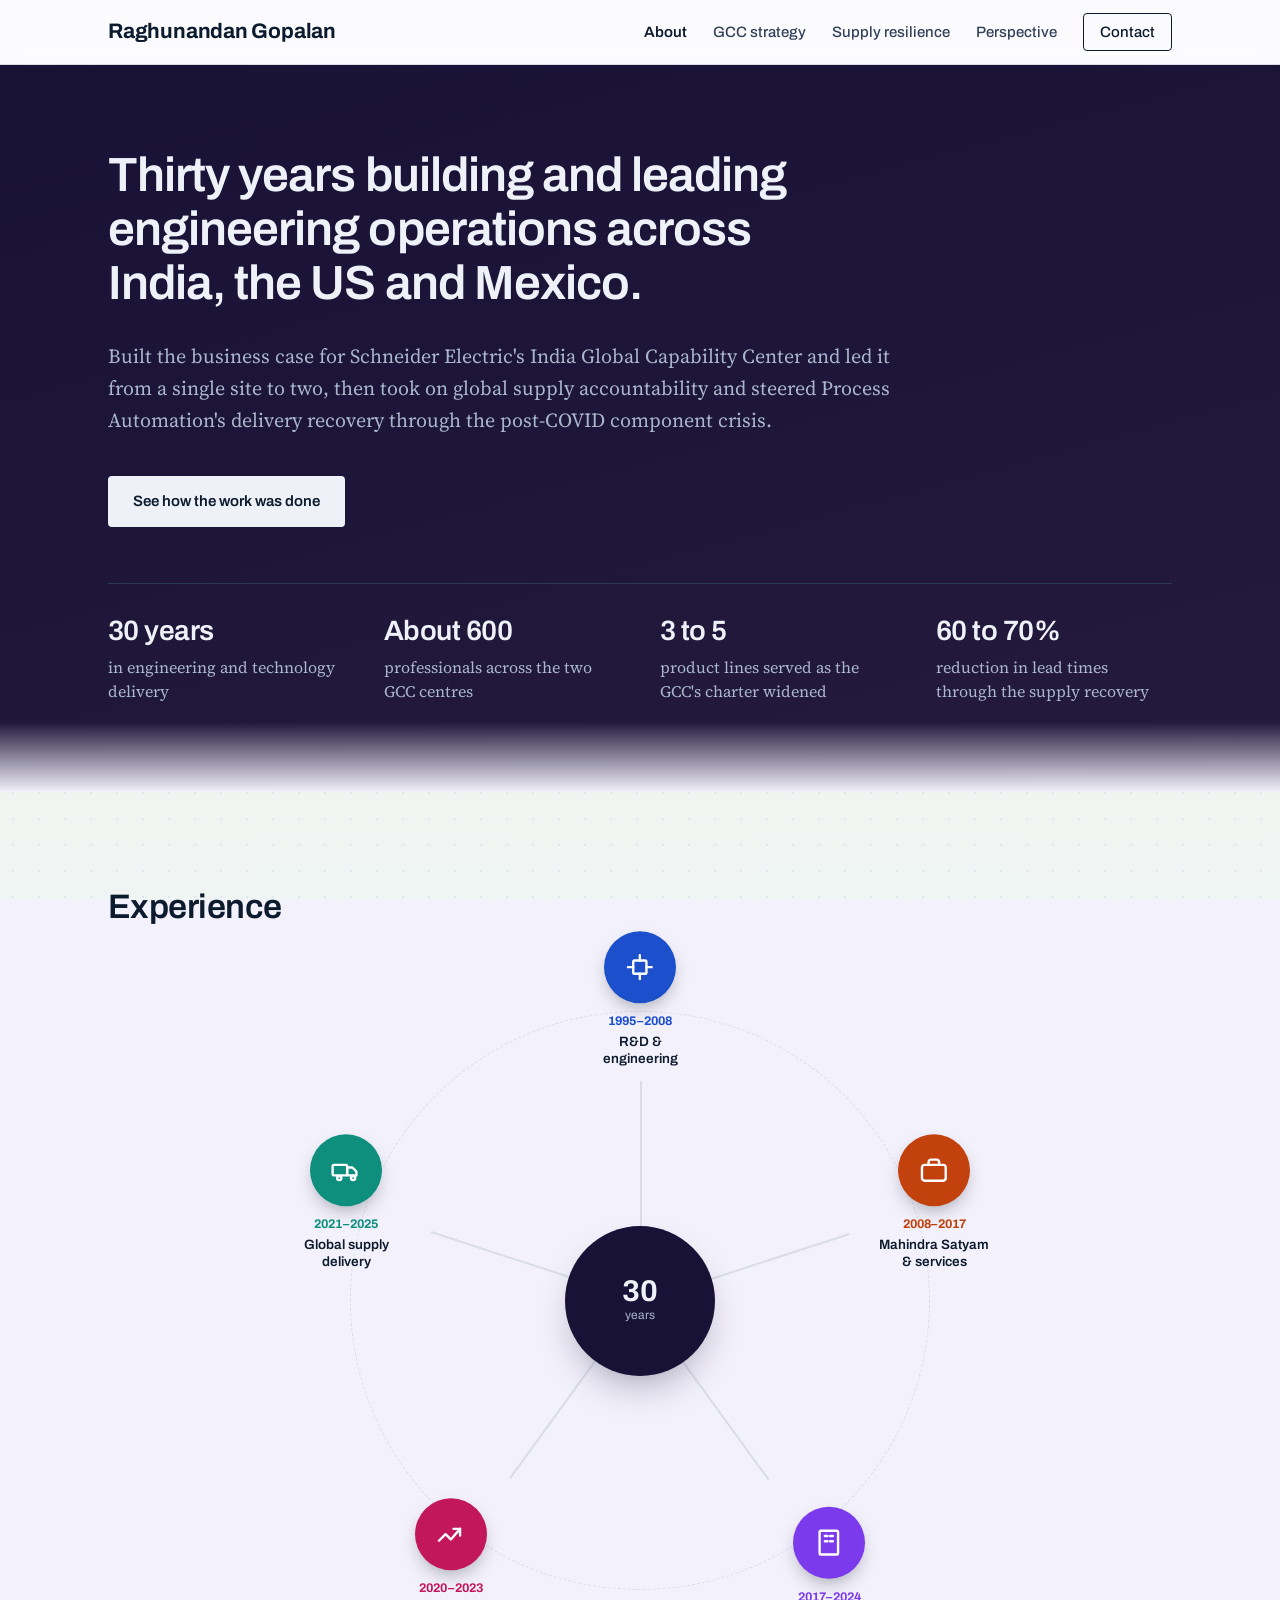
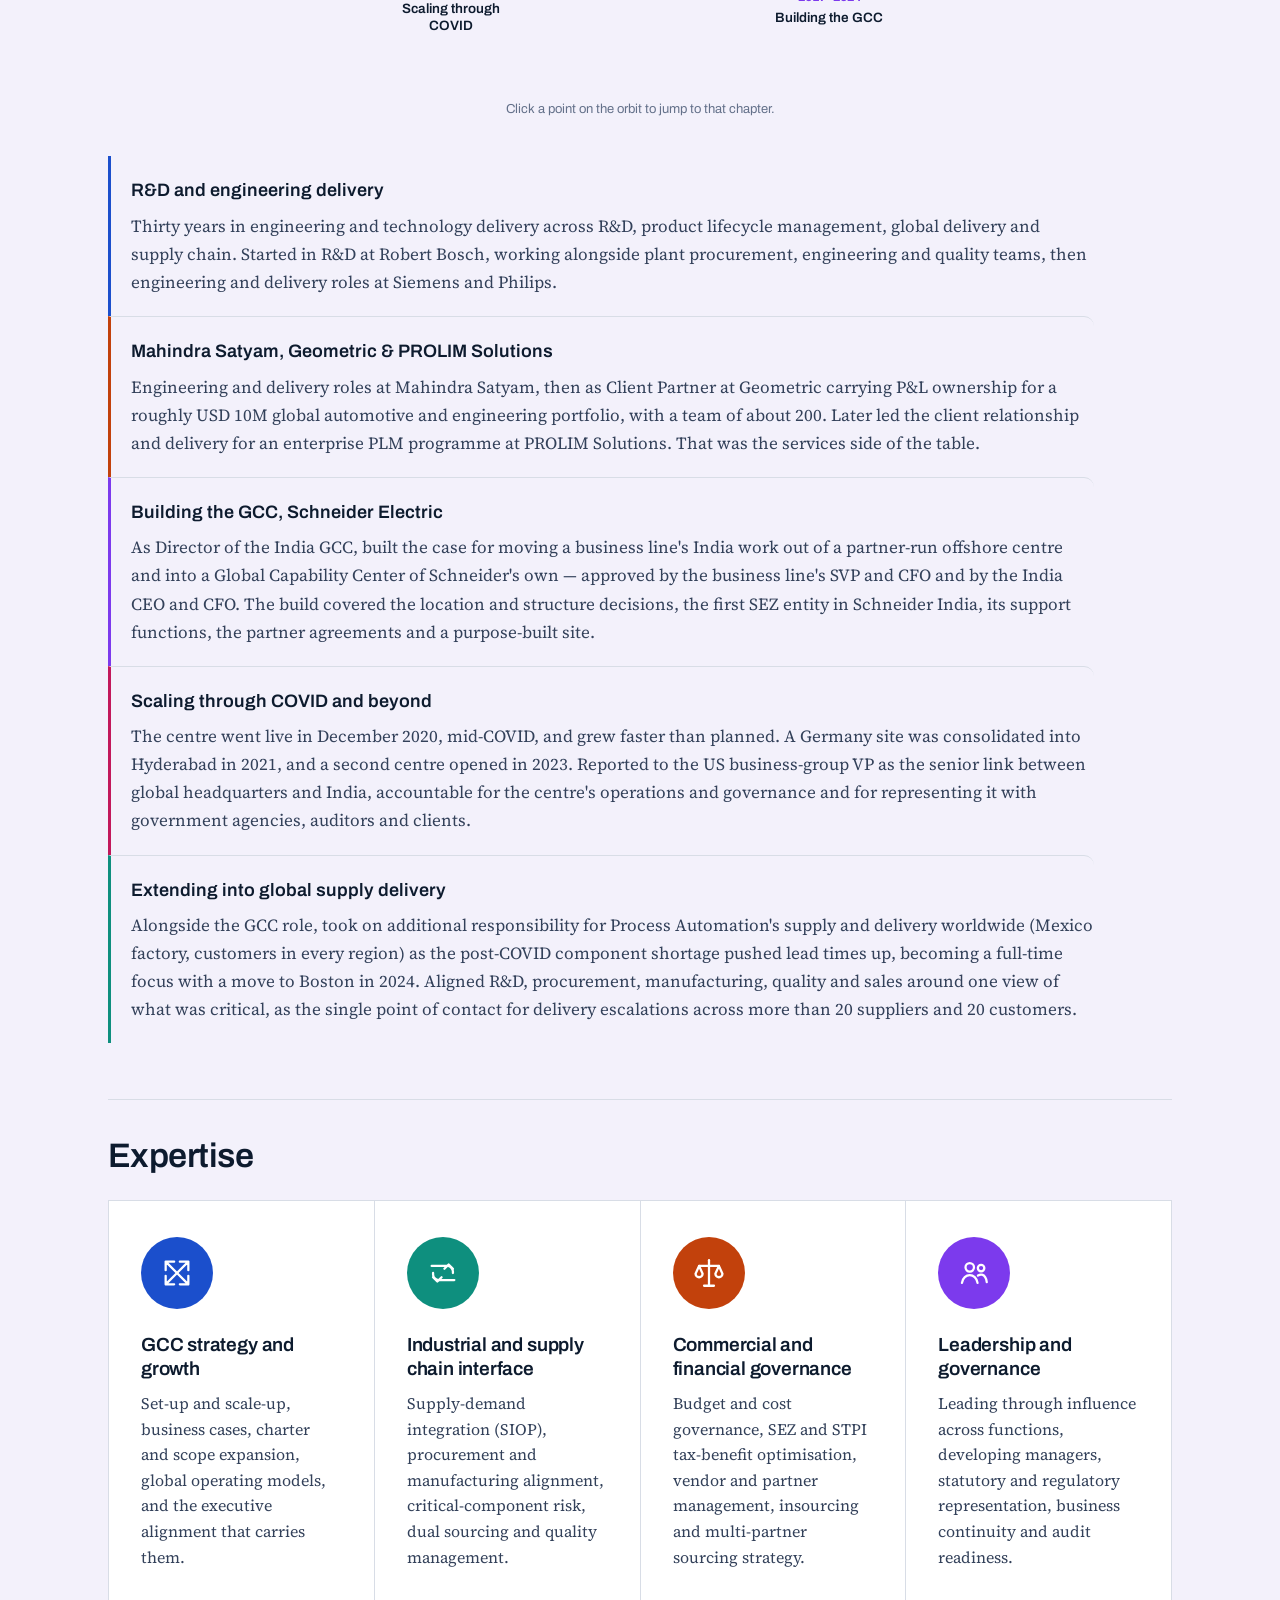
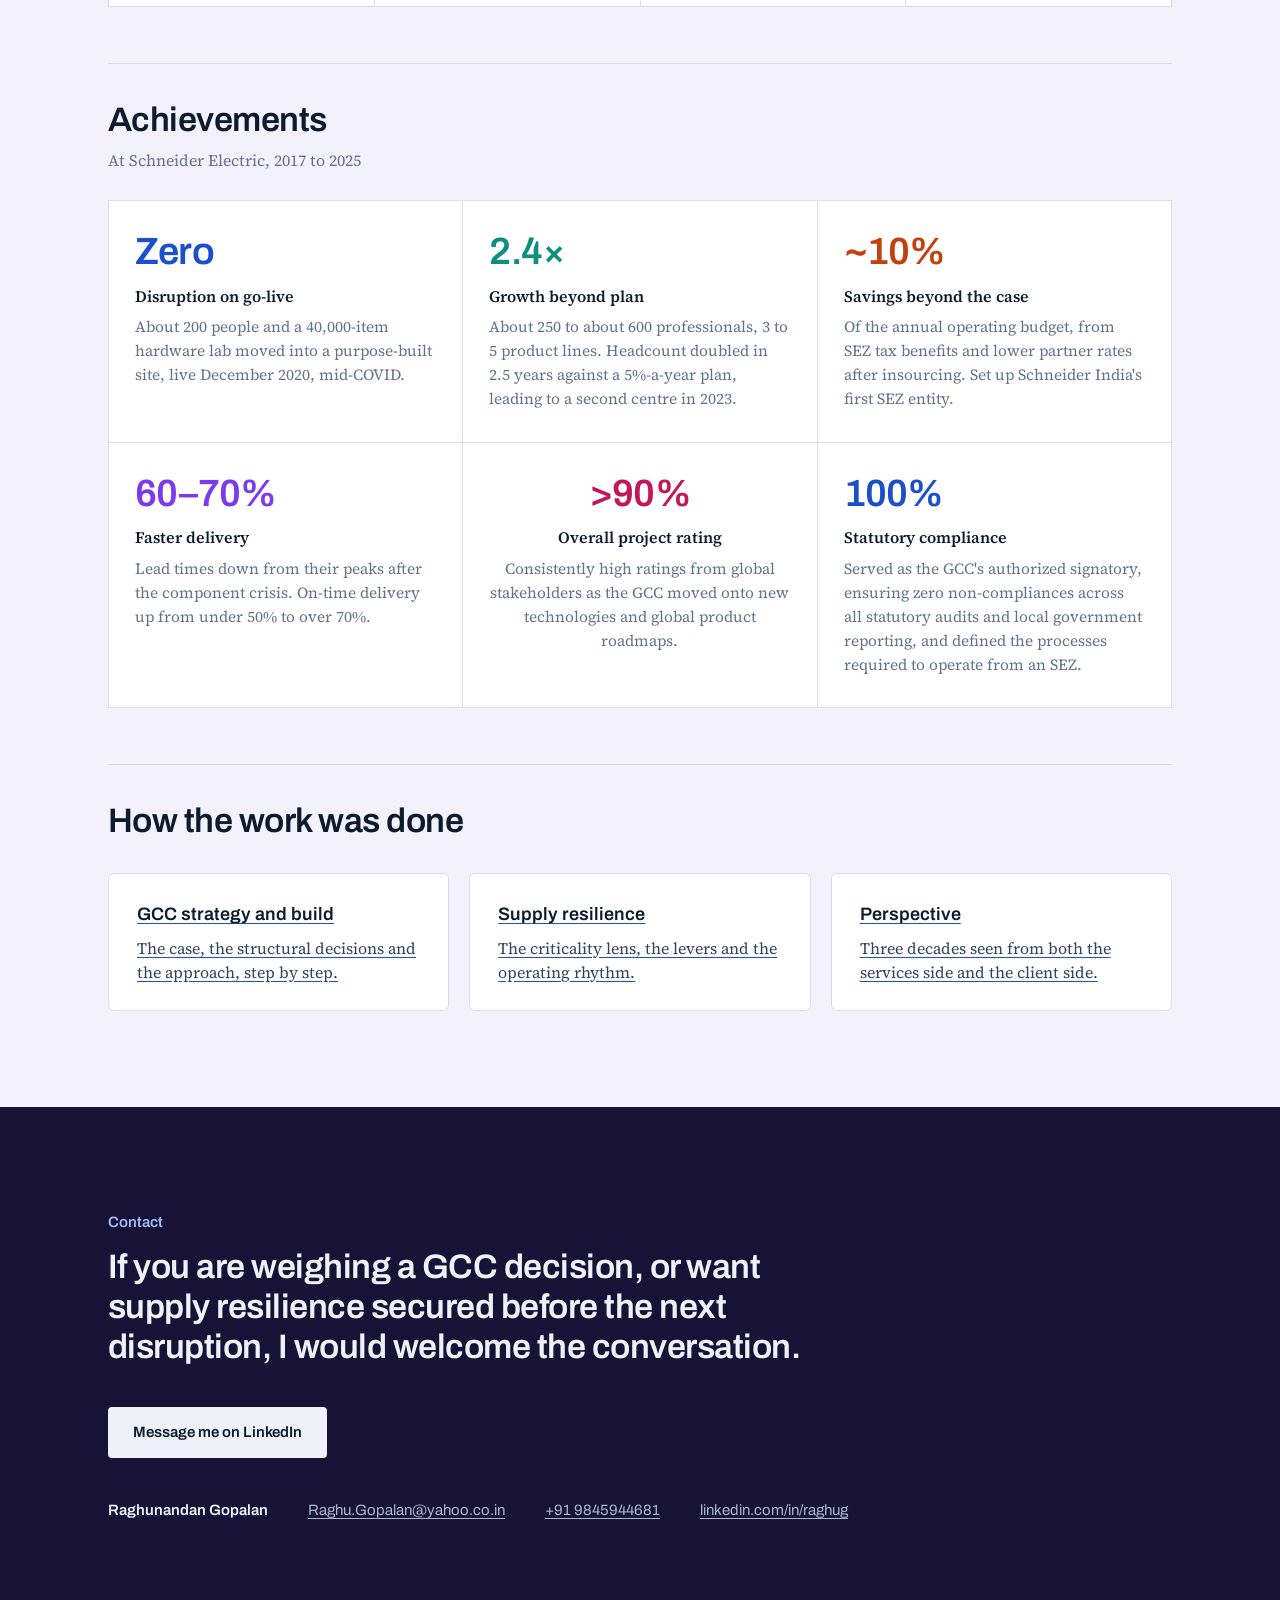
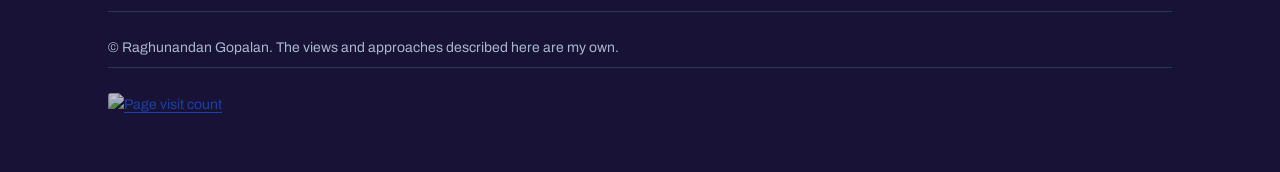
==== commit fc146bf7: "Add files via upload" ====
--- a/index.html
+++ b/index.html
@@ -173,36 +173,32 @@
 .kicker,.hero .role,.top,.btn,.areas .go,.areas .result{font-size:15px;line-height:1.5}
 .hero .role{font-weight:600}
 
-.skyline{display:flex;align-items:flex-end;gap:20px;height:200px;border-bottom:2px solid var(--ink);padding:0 4px;margin-bottom:0}
-.skyline .bar{flex:1;border-radius:6px 6px 0 0;height:0;transition:height 1s cubic-bezier(.22,1,.36,1);display:flex;align-items:flex-start;justify-content:center;padding-top:14px}
-.skyline.in-view .bar{height:var(--h)}
-.skyline .bar:nth-child(1){transition-delay:.05s}
-.skyline .bar:nth-child(2){transition-delay:.15s}
-.skyline .bar:nth-child(3){transition-delay:.25s}
-.skyline .bar:nth-child(4){transition-delay:.35s}
-.skyline .bar:nth-child(5){transition-delay:.45s}
-.skyline .bar .ic{width:40px;height:40px;border-radius:50%;background:rgba(255,255,255,.28);display:flex;align-items:center;justify-content:center;opacity:0;transition:opacity .5s ease .6s}
-.skyline.in-view .bar .ic{opacity:1}
-.skyline .bar .ic svg{width:20px;height:20px}
-.exp-labels{display:flex;gap:20px;padding:14px 4px 0;margin-bottom:44px}
-.exp-labels div{flex:1;text-align:center}
-.exp-labels .era{display:block;font-family:'Archivo',sans-serif;font-weight:700;font-size:13px;margin-bottom:4px}
-.exp-labels .ltitle{display:block;font-family:'Archivo',sans-serif;font-weight:600;font-size:14px;color:var(--ink);line-height:1.3}
-.stage-detail{list-style:none;display:flex;flex-direction:column;gap:24px;max-width:58em}
-.stage-detail li{padding-left:20px;border-left:3px solid var(--c)}
+.orbit-wrap{position:relative;width:clamp(320px,80vw,700px);aspect-ratio:1/1;margin:0 auto 48px}
+.orbit-hub{position:absolute;top:50%;left:50%;transform:translate(-50%,-50%);width:clamp(100px,20vw,150px);height:clamp(100px,20vw,150px);border-radius:50%;background:var(--deep);display:flex;flex-direction:column;align-items:center;justify-content:center;color:var(--on-deep);z-index:2;box-shadow:0 18px 40px -16px rgba(24,18,54,.45)}
+.orbit-hub b{font-family:'Archivo',sans-serif;font-size:clamp(20px,3vw,30px);font-weight:700;line-height:1}
+.orbit-hub span{font-family:'Archivo',sans-serif;font-size:12px;color:var(--on-deep-muted)}
+.ring-line{position:absolute;inset:8.6%;border:1.5px dashed var(--rule);border-radius:50%}
+.spoke{position:absolute;top:50%;left:50%;width:31.4%;height:1.5px;background:var(--rule);transform-origin:0 0;z-index:0}
+main a.orbit-node{position:absolute;width:clamp(92px,16vw,128px);text-align:center;transform:translate(-50%,-50%);text-decoration:none;cursor:pointer;z-index:2;display:block;border-radius:16px;padding:4px;transition:transform .15s ease}
+a.orbit-node:hover,a.orbit-node:focus-visible{transform:translate(-50%,-50%) scale(1.06)}
+a.orbit-node .dot{width:clamp(48px,10vw,72px);height:clamp(48px,10vw,72px);border-radius:50%;display:flex;align-items:center;justify-content:center;margin:0 auto 8px;box-shadow:0 8px 18px -5px rgba(13,27,46,.35);transition:box-shadow .2s ease}
+a.orbit-node.active .dot{box-shadow:0 0 0 5px var(--paper),0 0 0 7px var(--c),0 10px 22px -6px rgba(13,27,46,.5)}
+a.orbit-node .dot svg{width:44%;height:44%}
+a.orbit-node .era{font-family:'Archivo',sans-serif;font-weight:700;font-size:12.5px;display:block}
+a.orbit-node .otitle{font-family:'Archivo',sans-serif;font-weight:600;font-size:13.5px;color:var(--ink);margin-top:3px;line-height:1.25;display:block}
+.orbit-hint{font-family:'Archivo',sans-serif;font-size:13px;color:var(--muted);text-align:center;margin:0 0 36px}
+.stage-detail{list-style:none;display:flex;flex-direction:column;gap:0;max-width:58em}
+.stage-detail li{padding:20px 0 20px 20px;border-left:3px solid var(--c);border-top:1px solid var(--rule);scroll-margin-top:32px;border-radius:0 10px 10px 0;transition:background-color .6s ease}
+.stage-detail li:first-child{border-top:0}
+.stage-detail li.highlight{background-color:color-mix(in srgb, var(--c) 12%, transparent)}
 .stage-detail strong{display:block;font-size:18px;font-weight:600;margin-bottom:6px}
 .stage-detail p{font-size:17px;line-height:1.65;color:var(--body)}
 @media (max-width:760px){
-  .skyline{gap:10px}
-  .exp-labels{gap:10px}
-  .exp-labels .era{font-size:11px}
-  .exp-labels .ltitle{font-size:12px}
-  .skyline .bar .ic{width:30px;height:30px}
-  .skyline .bar .ic svg{width:15px;height:15px}
+  a.orbit-node .era{font-size:11px}
+  a.orbit-node .otitle{font-size:12px}
 }
 @media (prefers-reduced-motion:reduce){
-  .skyline .bar{transition:none;height:var(--h)}
-  .skyline .bar .ic{transition:none;opacity:1}
+  a.orbit-node,.stage-detail li{transition:none}
 }
 
 .expertise-grid{display:grid;grid-template-columns:repeat(auto-fit,minmax(260px,1fr));gap:1px;background:var(--rule);border:1px solid var(--rule)}
@@ -266,26 +262,33 @@
 </div></div>
 <section class="intro"><div class="wrap">
 <div class="row"><div class="row-head"><h2 class="h3">Experience</h2></div><div class="row-body">
-<div class="skyline" id="exp-skyline">
-  <div class="bar" style="--h:38%;background:var(--accent)"><span class="ic"><svg viewBox="0 0 24 24" fill="none" stroke="#fff" stroke-width="1.6" stroke-linecap="round" stroke-linejoin="round"><rect x="7" y="7" width="10" height="10" rx="1"/><path d="M12 3v4M12 17v4M3 12h4M17 12h4M5.9 5.9l2.1 2.1M15.9 15.9l2.1 2.1M18.1 5.9l-2.1 2.1M8.1 15.9l-2.1 2.1"/></svg></span></div>
-  <div class="bar" style="--h:55%;background:var(--accent-3)"><span class="ic"><svg viewBox="0 0 24 24" fill="none" stroke="#fff" stroke-width="1.6" stroke-linecap="round" stroke-linejoin="round"><rect x="3" y="8" width="18" height="12" rx="2"/><path d="M8 8V6a2 2 0 0 1 2-2h4a2 2 0 0 1 2 2v2"/><path d="M3 13h18"/></svg></span></div>
-  <div class="bar" style="--h:74%;background:var(--accent-4)"><span class="ic"><svg viewBox="0 0 24 24" fill="none" stroke="#fff" stroke-width="1.6" stroke-linecap="round" stroke-linejoin="round"><rect x="5" y="3" width="14" height="18" rx="1"/><path d="M9 7h2M13 7h2M9 11h2M13 11h2M9 15h2M13 15h2"/></svg></span></div>
-  <div class="bar" style="--h:88%;background:var(--accent-5)"><span class="ic"><svg viewBox="0 0 24 24" fill="none" stroke="#fff" stroke-width="1.6" stroke-linecap="round" stroke-linejoin="round"><path d="M3 17l5-5 4 4 7-8"/><path d="M14 8h5v5"/></svg></span></div>
-  <div class="bar" style="--h:100%;background:var(--accent-2)"><span class="ic"><svg viewBox="0 0 24 24" fill="none" stroke="#fff" stroke-width="1.6" stroke-linecap="round" stroke-linejoin="round"><rect x="2" y="8" width="11" height="8" rx="1"/><path d="M13 10h4l3 3v3h-7z"/><circle cx="7" cy="18" r="1.6"/><circle cx="17.5" cy="18" r="1.6"/></svg></span></div>
+<div class="orbit-wrap" id="exp-orbit">
+  <div class="ring-line"></div>
+  <div class="orbit-hub"><b>30</b><span>years</span></div>
+
+  <div class="spoke" style="transform:rotate(-90deg)"></div>
+  <div class="spoke" style="transform:rotate(-18deg)"></div>
+  <div class="spoke" style="transform:rotate(54deg)"></div>
+  <div class="spoke" style="transform:rotate(126deg)"></div>
+  <div class="spoke" style="transform:rotate(198deg)"></div>
+
+  <a href="#stage-1" class="orbit-node" data-i="1" style="left:50%;top:7%;--c:var(--accent)"><span class="dot" style="background:var(--accent)"><svg viewBox="0 0 24 24" fill="none" stroke="#fff" stroke-width="1.8" stroke-linecap="round" stroke-linejoin="round"><rect x="7" y="7" width="10" height="10" rx="1"/><path d="M12 3v4M12 17v4M3 12h4M17 12h4"/></svg></span><span class="era" style="color:var(--accent)">1995&ndash;2008</span><span class="otitle">R&amp;D &amp; engineering</span></a>
+
+  <a href="#stage-2" class="orbit-node" data-i="2" style="left:92%;top:36%;--c:var(--accent-3)"><span class="dot" style="background:var(--accent-3)"><svg viewBox="0 0 24 24" fill="none" stroke="#fff" stroke-width="1.8" stroke-linecap="round" stroke-linejoin="round"><rect x="3" y="8" width="18" height="12" rx="2"/><path d="M8 8V6a2 2 0 0 1 2-2h4a2 2 0 0 1 2 2v2"/></svg></span><span class="era" style="color:var(--accent-3)">2008&ndash;2017</span><span class="otitle">Mahindra Satyam &amp; services</span></a>
+
+  <a href="#stage-3" class="orbit-node" data-i="3" style="left:77%;top:88%;--c:var(--accent-4)"><span class="dot" style="background:var(--accent-4)"><svg viewBox="0 0 24 24" fill="none" stroke="#fff" stroke-width="1.8" stroke-linecap="round" stroke-linejoin="round"><rect x="5" y="3" width="14" height="18" rx="1"/><path d="M9 7h2M13 7h2M9 11h2M13 11h2"/></svg></span><span class="era" style="color:var(--accent-4)">2017&ndash;2024</span><span class="otitle">Building the GCC</span></a>
+
+  <a href="#stage-4" class="orbit-node" data-i="4" style="left:23%;top:88%;--c:var(--accent-5)"><span class="dot" style="background:var(--accent-5)"><svg viewBox="0 0 24 24" fill="none" stroke="#fff" stroke-width="1.8" stroke-linecap="round" stroke-linejoin="round"><path d="M3 17l5-5 4 4 7-8"/><path d="M14 8h5v5"/></svg></span><span class="era" style="color:var(--accent-5)">2020&ndash;2023</span><span class="otitle">Scaling through COVID</span></a>
+
+  <a href="#stage-5" class="orbit-node" data-i="5" style="left:8%;top:36%;--c:var(--accent-2)"><span class="dot" style="background:var(--accent-2)"><svg viewBox="0 0 24 24" fill="none" stroke="#fff" stroke-width="1.8" stroke-linecap="round" stroke-linejoin="round"><rect x="2" y="8" width="11" height="8" rx="1"/><path d="M13 10h4l3 3v3h-7z"/><circle cx="7" cy="18" r="1.6"/><circle cx="17.5" cy="18" r="1.6"/></svg></span><span class="era" style="color:var(--accent-2)">2021&ndash;2025</span><span class="otitle">Global supply delivery</span></a>
 </div>
-<div class="exp-labels">
-  <div><span class="era" style="color:var(--accent)">1995&ndash;2008</span><span class="ltitle">R&amp;D &amp; engineering</span></div>
-  <div><span class="era" style="color:var(--accent-3)">2008&ndash;2017</span><span class="ltitle">Mahindra Satyam &amp; services</span></div>
-  <div><span class="era" style="color:var(--accent-4)">2017&ndash;2024</span><span class="ltitle">Building the GCC</span></div>
-  <div><span class="era" style="color:var(--accent-5)">2020&ndash;2023</span><span class="ltitle">Scaling through COVID</span></div>
-  <div><span class="era" style="color:var(--accent-2)">2021&ndash;2025</span><span class="ltitle">Global supply delivery</span></div>
-</div>
+<p class="orbit-hint">Click a point on the orbit to jump to that chapter.</p>
 <ul class="stage-detail">
-<li style="--c:var(--accent)"><strong>R&amp;D and engineering delivery</strong><p>Thirty years in engineering and technology delivery across R&amp;D, product lifecycle management, global delivery and supply chain. Started in R&amp;D at Robert Bosch, working alongside plant procurement, engineering and quality teams, then engineering and delivery roles at Siemens and Philips.</p></li>
-<li style="--c:var(--accent-3)"><strong>Mahindra Satyam, Geometric &amp; PROLIM Solutions</strong><p>Engineering and delivery roles at Mahindra Satyam, then as Client Partner at Geometric carrying P&amp;L ownership for a roughly USD 10M global automotive and engineering portfolio, with a team of about 200. Later led the client relationship and delivery for an enterprise PLM programme at PROLIM Solutions. That was the services side of the table.</p></li>
-<li style="--c:var(--accent-4)"><strong>Building the GCC, Schneider Electric</strong><p>As Director of the India GCC, built the case for moving a business line's India work out of a partner-run offshore centre and into a Global Capability Center of Schneider's own &mdash; approved by the business line's SVP and CFO and by the India CEO and CFO. The build covered the location and structure decisions, the first SEZ entity in Schneider India, its support functions, the partner agreements and a purpose-built site.</p></li>
-<li style="--c:var(--accent-5)"><strong>Scaling through COVID and beyond</strong><p>The centre went live in December 2020, mid-COVID, and grew faster than planned. A Germany site was consolidated into Hyderabad in 2021, and a second centre opened in 2023. Reported to the US business-group VP as the senior link between global headquarters and India, accountable for the centre's operations and governance and for representing it with government agencies, auditors and clients.</p></li>
-<li style="--c:var(--accent-2)"><strong>Extending into global supply delivery</strong><p>Alongside the GCC role, took on additional responsibility for Process Automation's supply and delivery worldwide (Mexico factory, customers in every region) as the post-COVID component shortage pushed lead times up, becoming a full-time focus with a move to Boston in 2024. Aligned R&amp;D, procurement, manufacturing, quality and sales around one view of what was critical, as the single point of contact for delivery escalations across more than 20 suppliers and 20 customers.</p></li>
+<li id="stage-1" style="--c:var(--accent)"><strong>R&amp;D and engineering delivery</strong><p>Thirty years in engineering and technology delivery across R&amp;D, product lifecycle management, global delivery and supply chain. Started in R&amp;D at Robert Bosch, working alongside plant procurement, engineering and quality teams, then engineering and delivery roles at Siemens and Philips.</p></li>
+<li id="stage-2" style="--c:var(--accent-3)"><strong>Mahindra Satyam, Geometric &amp; PROLIM Solutions</strong><p>Engineering and delivery roles at Mahindra Satyam, then as Client Partner at Geometric carrying P&amp;L ownership for a roughly USD 10M global automotive and engineering portfolio, with a team of about 200. Later led the client relationship and delivery for an enterprise PLM programme at PROLIM Solutions. That was the services side of the table.</p></li>
+<li id="stage-3" style="--c:var(--accent-4)"><strong>Building the GCC, Schneider Electric</strong><p>As Director of the India GCC, built the case for moving a business line's India work out of a partner-run offshore centre and into a Global Capability Center of Schneider's own &mdash; approved by the business line's SVP and CFO and by the India CEO and CFO. The build covered the location and structure decisions, the first SEZ entity in Schneider India, its support functions, the partner agreements and a purpose-built site.</p></li>
+<li id="stage-4" style="--c:var(--accent-5)"><strong>Scaling through COVID and beyond</strong><p>The centre went live in December 2020, mid-COVID, and grew faster than planned. A Germany site was consolidated into Hyderabad in 2021, and a second centre opened in 2023. Reported to the US business-group VP as the senior link between global headquarters and India, accountable for the centre's operations and governance and for representing it with government agencies, auditors and clients.</p></li>
+<li id="stage-5" style="--c:var(--accent-2)"><strong>Extending into global supply delivery</strong><p>Alongside the GCC role, took on additional responsibility for Process Automation's supply and delivery worldwide (Mexico factory, customers in every region) as the post-COVID component shortage pushed lead times up, becoming a full-time focus with a move to Boston in 2024. Aligned R&amp;D, procurement, manufacturing, quality and sales around one view of what was critical, as the single point of contact for delivery escalations across more than 20 suppliers and 20 customers.</p></li>
 </ul>
 </div></div><div class="row"><div class="row-head"><h2 class="h3">Expertise</h2></div><div class="row-body"><div class="expertise-grid">
 <div class="x-card"><span class="x-icon"><svg viewBox="0 0 24 24" fill="none" stroke="currentColor" stroke-width="1.6" stroke-linecap="round" stroke-linejoin="round"><path d="M12 12 4 4M4 4h6M4 4v6"/><path d="M12 12 20 4M20 4h-6M20 4v6"/><path d="M12 12 4 20M4 20h6M4 20v-6"/><path d="M12 12 20 20M20 20h-6M20 20v-6"/></svg></span><h3>GCC strategy and growth</h3><p>Set-up and scale-up, business cases, charter and scope expansion, global operating models, and the executive alignment that carries them.</p></div>
@@ -325,18 +328,22 @@
 </div></footer>
 <script>
 (function(){
-  var sky = document.getElementById('exp-skyline');
-  if(!sky) return;
-  if('IntersectionObserver' in window){
-    var io = new IntersectionObserver(function(entries){
-      entries.forEach(function(e){
-        if(e.isIntersecting){ e.target.classList.add('in-view'); io.unobserve(e.target); }
-      });
-    }, {threshold:0.3, rootMargin:'0px 0px -10% 0px'});
-    io.observe(sky);
-  } else {
-    sky.classList.add('in-view');
-  }
+  var orbit = document.getElementById('exp-orbit');
+  if(!orbit) return;
+  var nodes = orbit.querySelectorAll('a.orbit-node');
+  nodes.forEach(function(n){
+    n.addEventListener('click', function(e){
+      e.preventDefault();
+      var target = document.getElementById('stage-' + n.dataset.i);
+      if(!target) return;
+      nodes.forEach(function(x){ x.classList.remove('active'); });
+      document.querySelectorAll('.stage-detail li').forEach(function(x){ x.classList.remove('highlight'); });
+      n.classList.add('active');
+      target.classList.add('highlight');
+      target.scrollIntoView({behavior:'smooth', block:'center'});
+      setTimeout(function(){ target.classList.remove('highlight'); }, 2200);
+    });
+  });
 })();
 </script>
 </body>
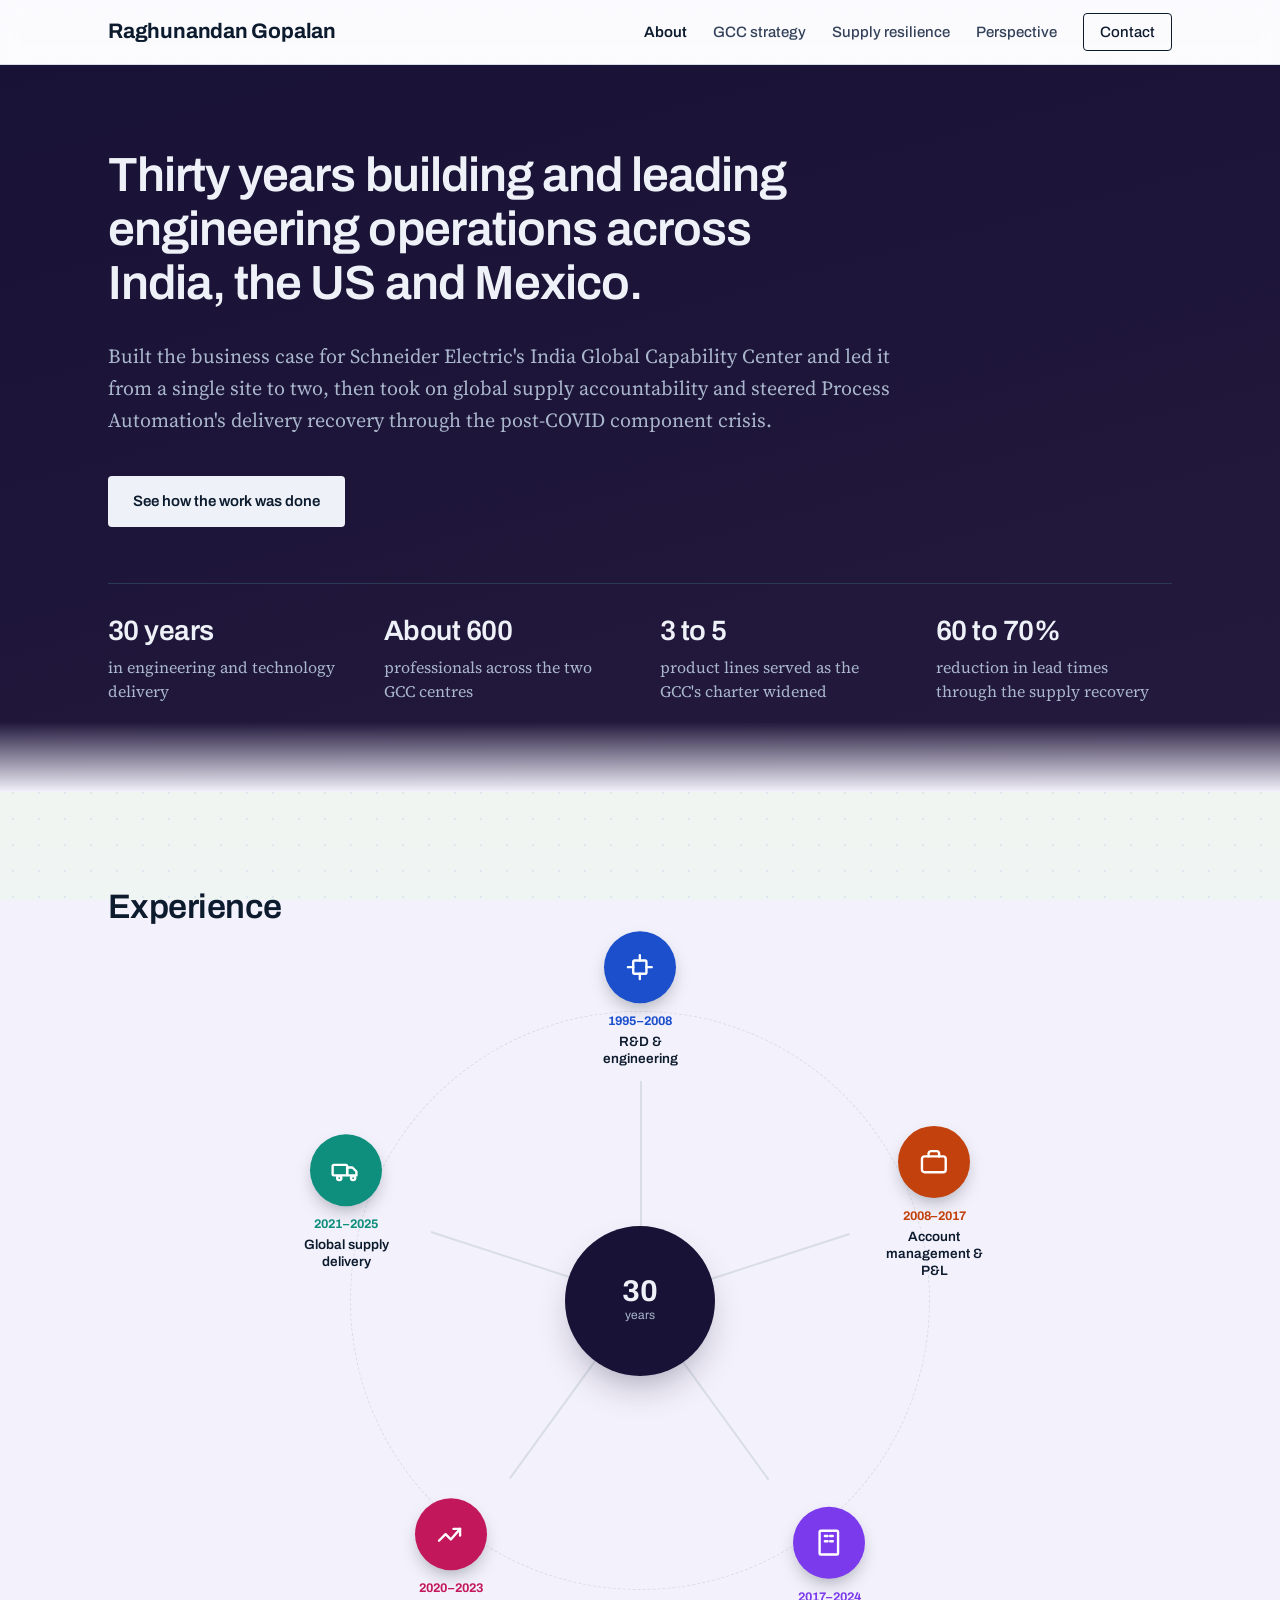
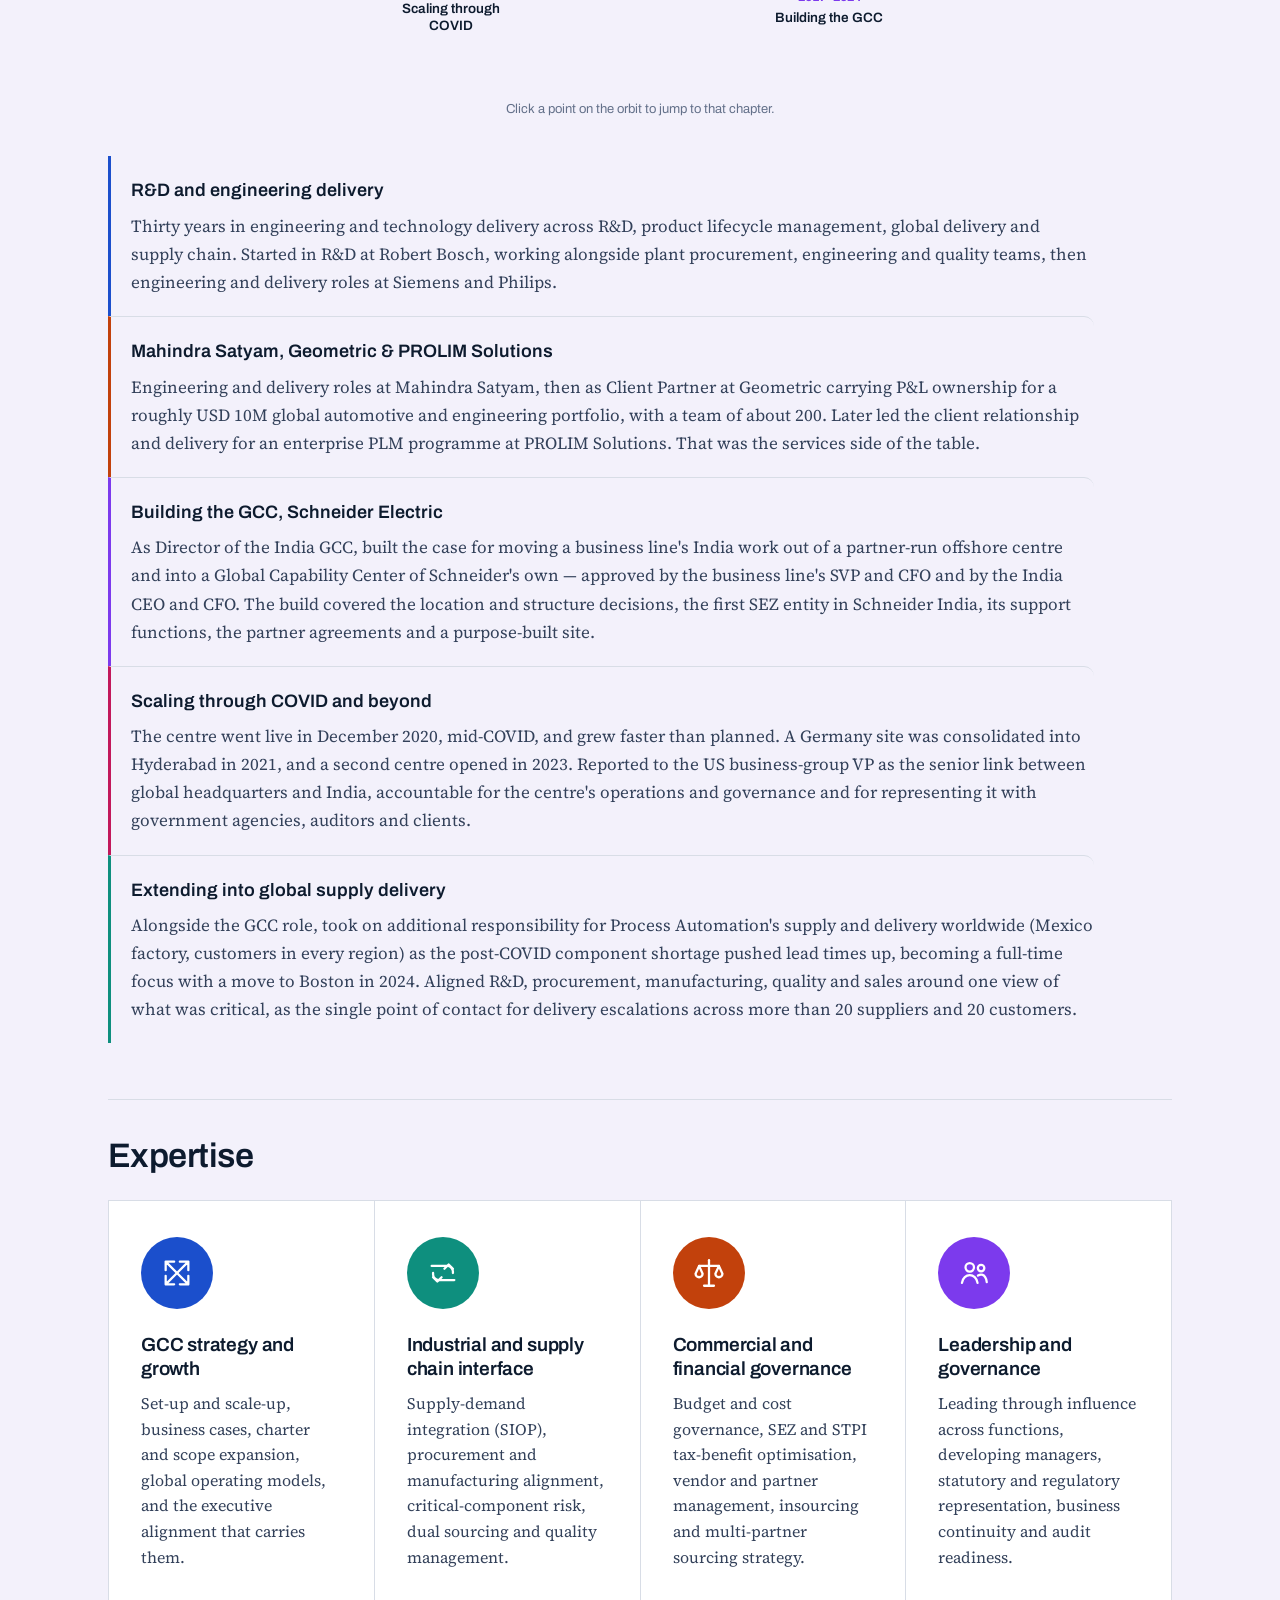
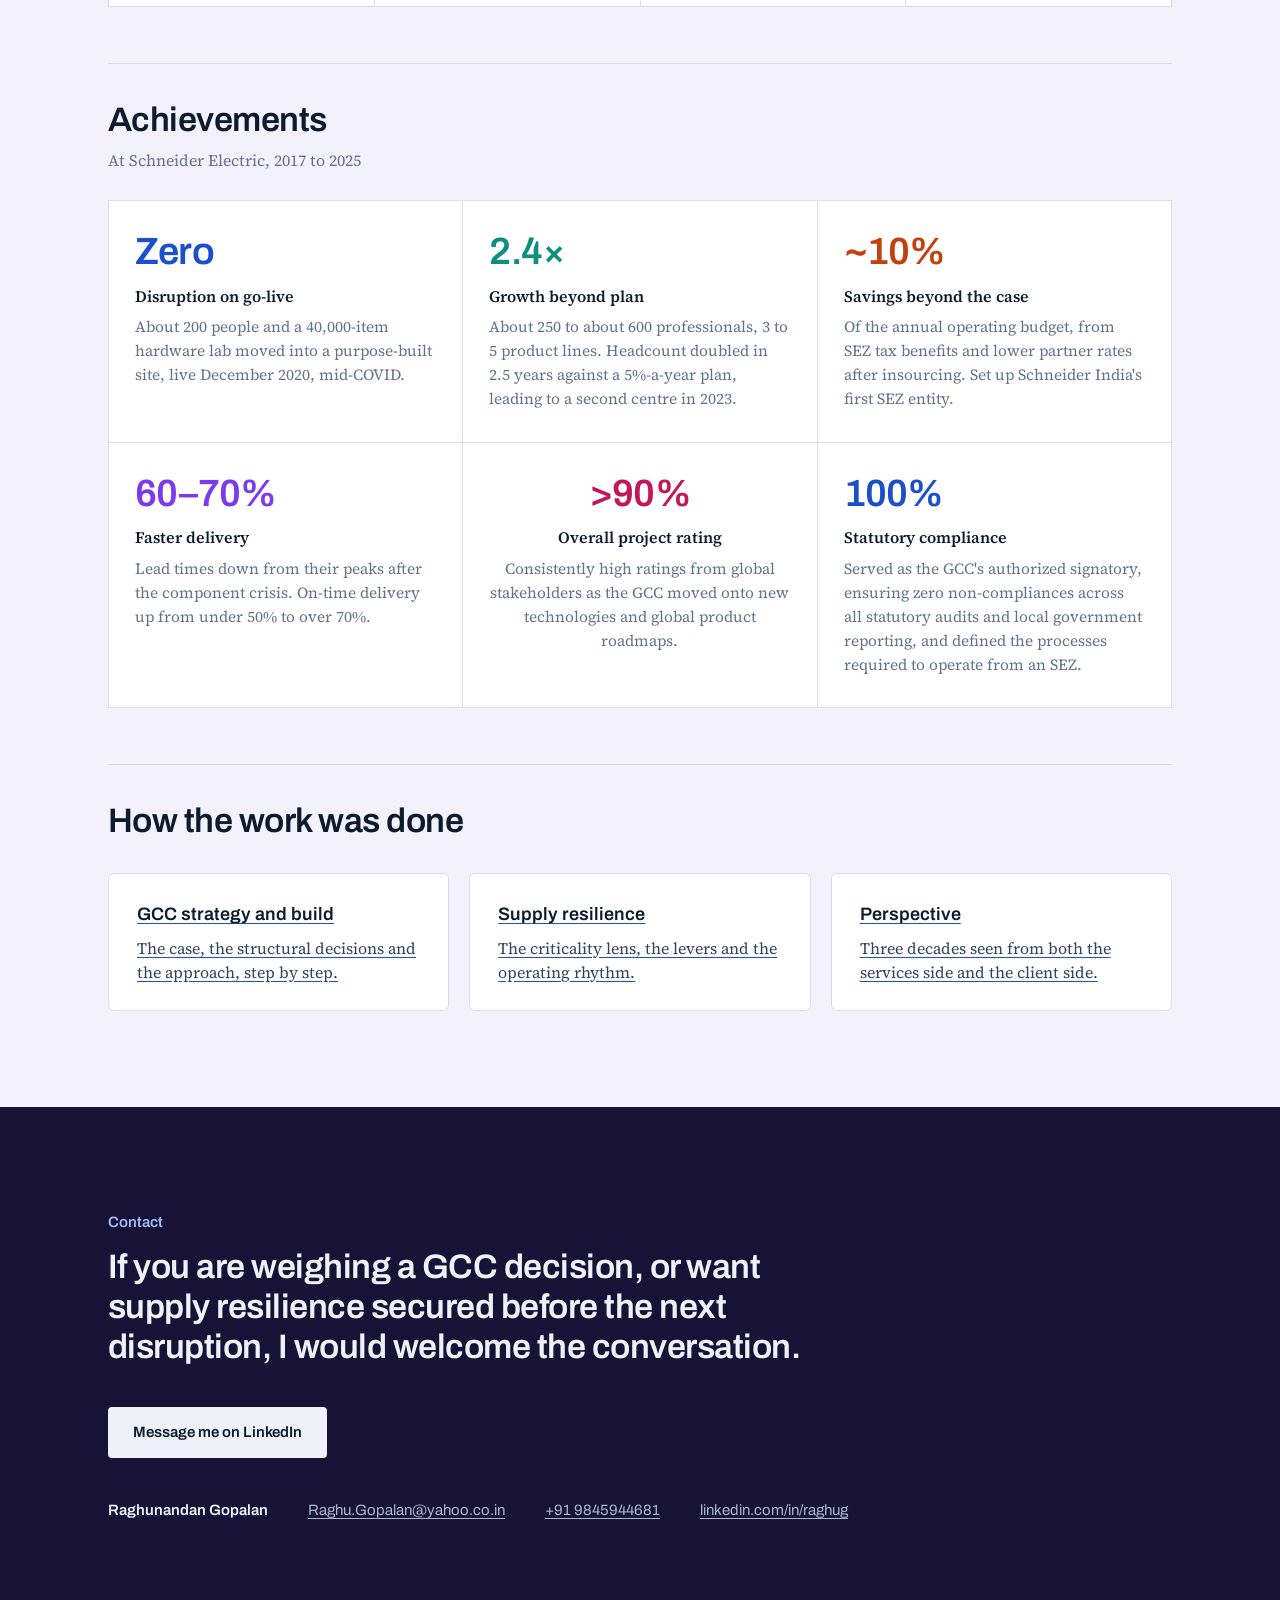
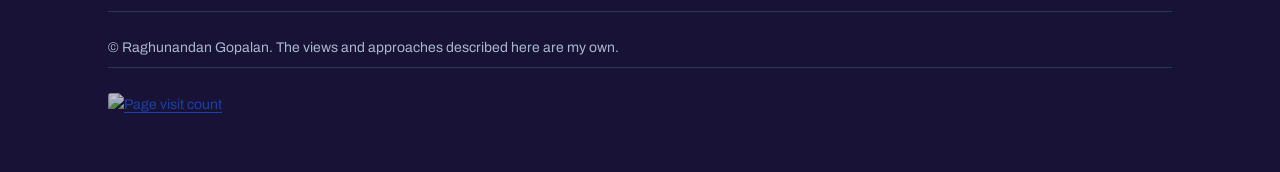
==== commit 424ce53b: "Add files via upload" ====
--- a/index.html
+++ b/index.html
@@ -274,7 +274,7 @@
 
   <a href="#stage-1" class="orbit-node" data-i="1" style="left:50%;top:7%;--c:var(--accent)"><span class="dot" style="background:var(--accent)"><svg viewBox="0 0 24 24" fill="none" stroke="#fff" stroke-width="1.8" stroke-linecap="round" stroke-linejoin="round"><rect x="7" y="7" width="10" height="10" rx="1"/><path d="M12 3v4M12 17v4M3 12h4M17 12h4"/></svg></span><span class="era" style="color:var(--accent)">1995&ndash;2008</span><span class="otitle">R&amp;D &amp; engineering</span></a>
 
-  <a href="#stage-2" class="orbit-node" data-i="2" style="left:92%;top:36%;--c:var(--accent-3)"><span class="dot" style="background:var(--accent-3)"><svg viewBox="0 0 24 24" fill="none" stroke="#fff" stroke-width="1.8" stroke-linecap="round" stroke-linejoin="round"><rect x="3" y="8" width="18" height="12" rx="2"/><path d="M8 8V6a2 2 0 0 1 2-2h4a2 2 0 0 1 2 2v2"/></svg></span><span class="era" style="color:var(--accent-3)">2008&ndash;2017</span><span class="otitle">Mahindra Satyam &amp; services</span></a>
+  <a href="#stage-2" class="orbit-node" data-i="2" style="left:92%;top:36%;--c:var(--accent-3)"><span class="dot" style="background:var(--accent-3)"><svg viewBox="0 0 24 24" fill="none" stroke="#fff" stroke-width="1.8" stroke-linecap="round" stroke-linejoin="round"><rect x="3" y="8" width="18" height="12" rx="2"/><path d="M8 8V6a2 2 0 0 1 2-2h4a2 2 0 0 1 2 2v2"/></svg></span><span class="era" style="color:var(--accent-3)">2008&ndash;2017</span><span class="otitle">Account management &amp; P&amp;L</span></a>
 
   <a href="#stage-3" class="orbit-node" data-i="3" style="left:77%;top:88%;--c:var(--accent-4)"><span class="dot" style="background:var(--accent-4)"><svg viewBox="0 0 24 24" fill="none" stroke="#fff" stroke-width="1.8" stroke-linecap="round" stroke-linejoin="round"><rect x="5" y="3" width="14" height="18" rx="1"/><path d="M9 7h2M13 7h2M9 11h2M13 11h2"/></svg></span><span class="era" style="color:var(--accent-4)">2017&ndash;2024</span><span class="otitle">Building the GCC</span></a>
 
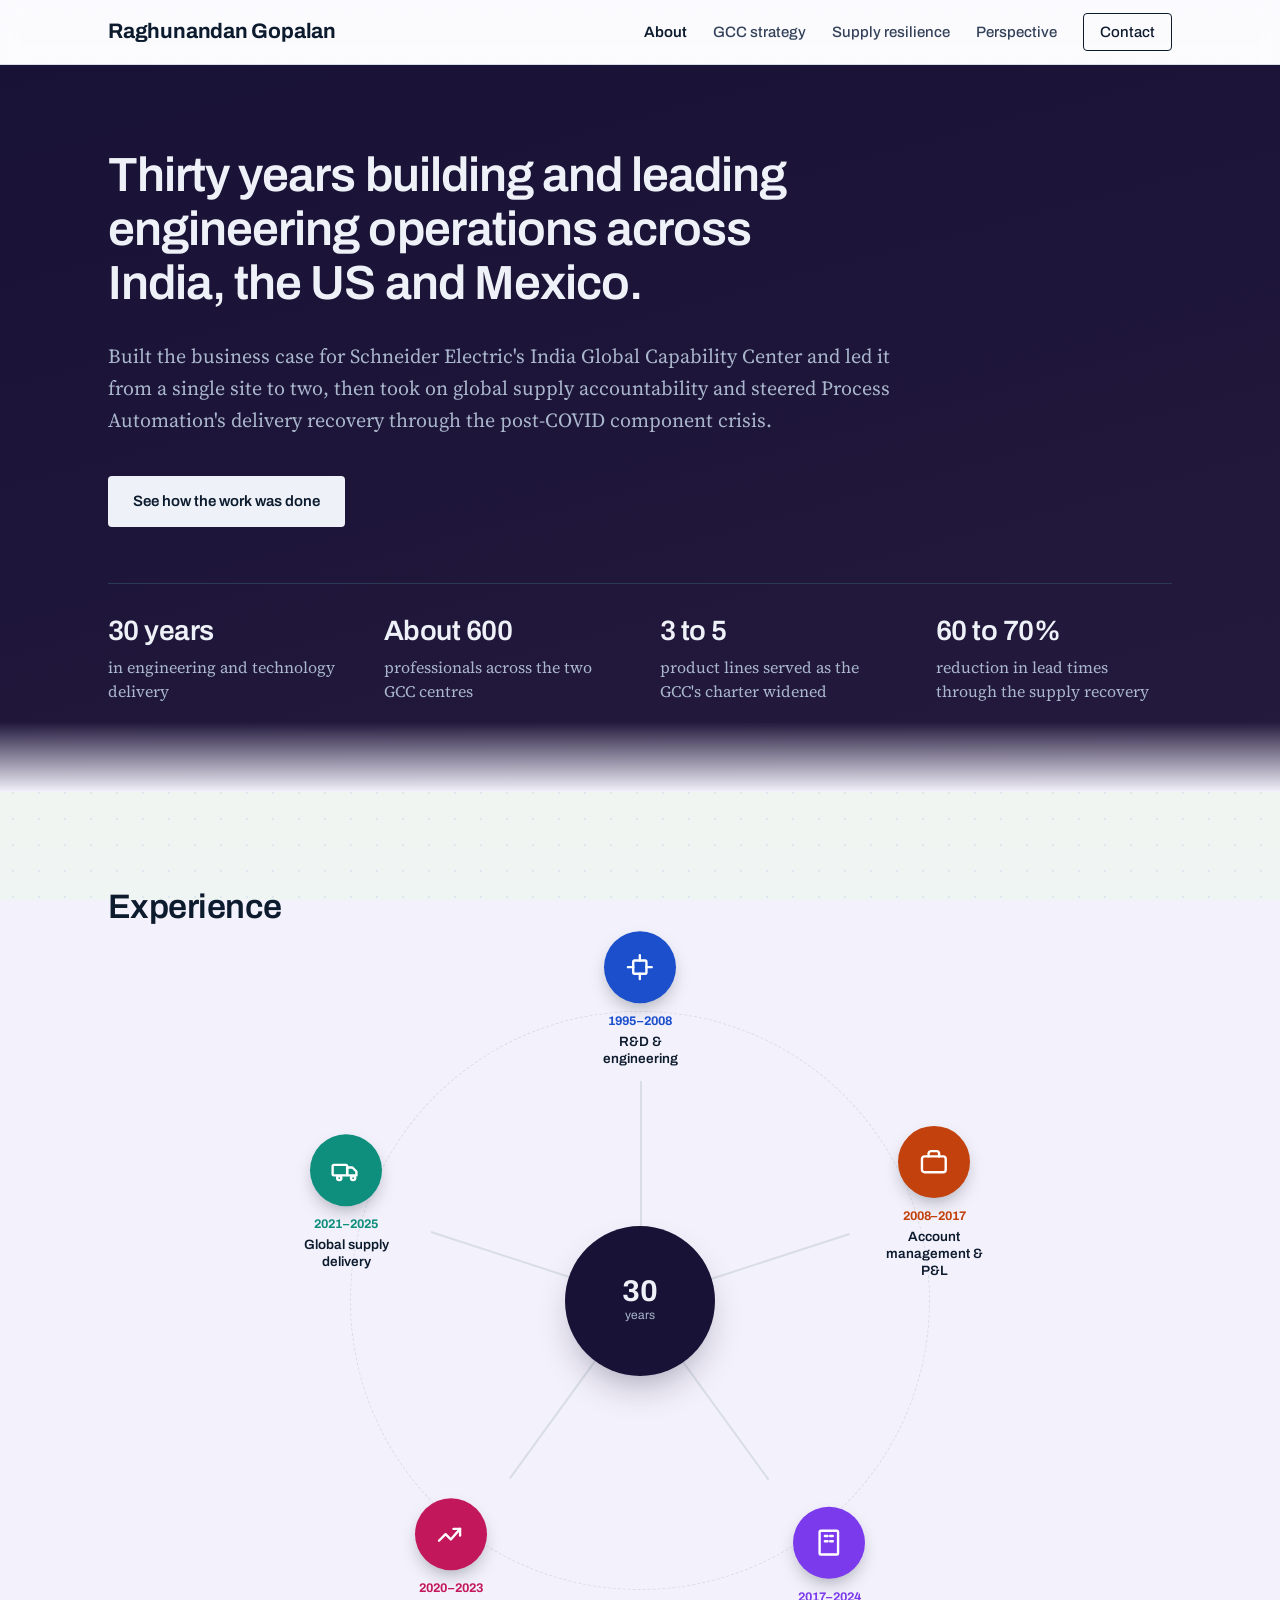
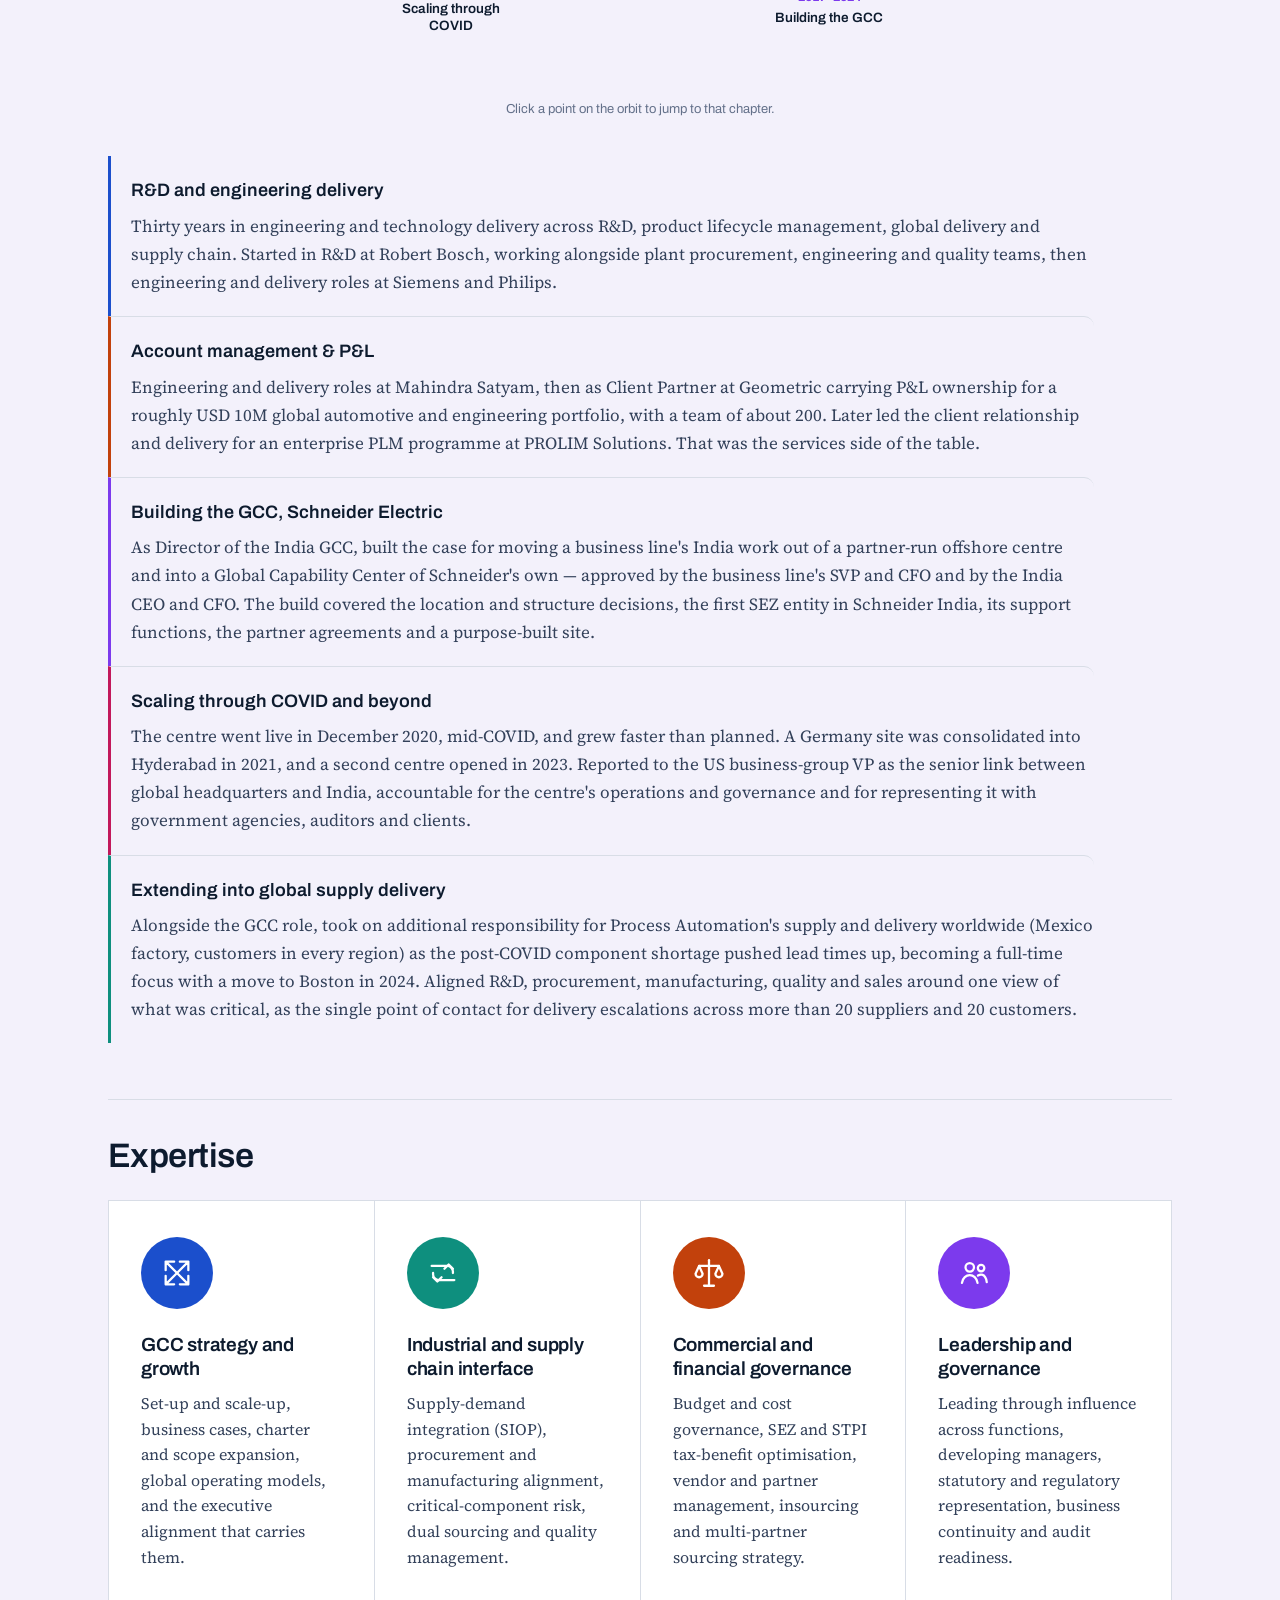
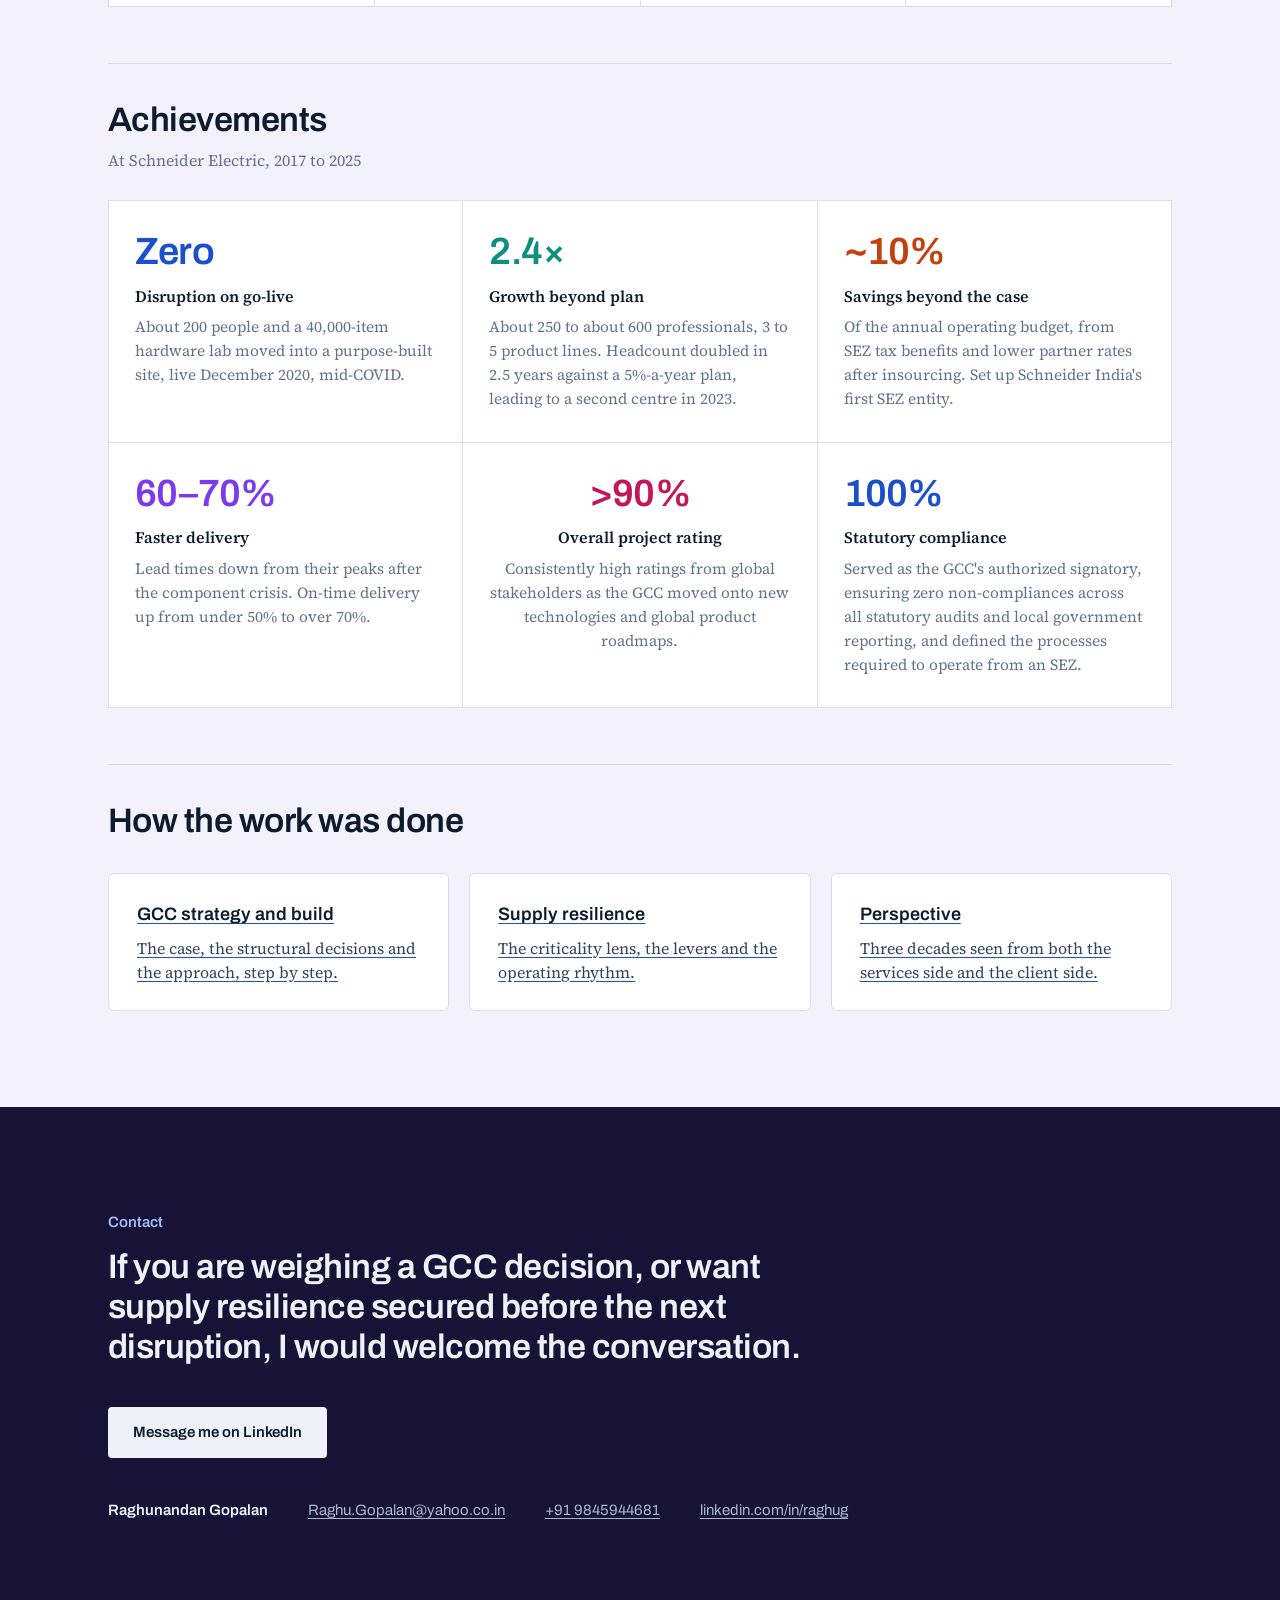
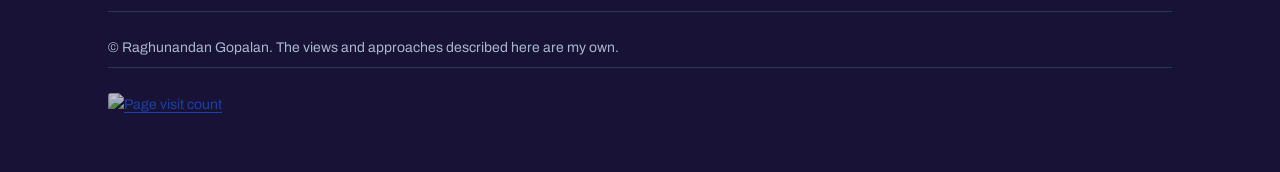
==== commit 994e5583: "Add files via upload" ====
--- a/index.html
+++ b/index.html
@@ -285,7 +285,7 @@
 <p class="orbit-hint">Click a point on the orbit to jump to that chapter.</p>
 <ul class="stage-detail">
 <li id="stage-1" style="--c:var(--accent)"><strong>R&amp;D and engineering delivery</strong><p>Thirty years in engineering and technology delivery across R&amp;D, product lifecycle management, global delivery and supply chain. Started in R&amp;D at Robert Bosch, working alongside plant procurement, engineering and quality teams, then engineering and delivery roles at Siemens and Philips.</p></li>
-<li id="stage-2" style="--c:var(--accent-3)"><strong>Mahindra Satyam, Geometric &amp; PROLIM Solutions</strong><p>Engineering and delivery roles at Mahindra Satyam, then as Client Partner at Geometric carrying P&amp;L ownership for a roughly USD 10M global automotive and engineering portfolio, with a team of about 200. Later led the client relationship and delivery for an enterprise PLM programme at PROLIM Solutions. That was the services side of the table.</p></li>
+<li id="stage-2" style="--c:var(--accent-3)"><strong>Account management &amp; P&amp;L</strong><p>Engineering and delivery roles at Mahindra Satyam, then as Client Partner at Geometric carrying P&amp;L ownership for a roughly USD 10M global automotive and engineering portfolio, with a team of about 200. Later led the client relationship and delivery for an enterprise PLM programme at PROLIM Solutions. That was the services side of the table.</p></li>
 <li id="stage-3" style="--c:var(--accent-4)"><strong>Building the GCC, Schneider Electric</strong><p>As Director of the India GCC, built the case for moving a business line's India work out of a partner-run offshore centre and into a Global Capability Center of Schneider's own &mdash; approved by the business line's SVP and CFO and by the India CEO and CFO. The build covered the location and structure decisions, the first SEZ entity in Schneider India, its support functions, the partner agreements and a purpose-built site.</p></li>
 <li id="stage-4" style="--c:var(--accent-5)"><strong>Scaling through COVID and beyond</strong><p>The centre went live in December 2020, mid-COVID, and grew faster than planned. A Germany site was consolidated into Hyderabad in 2021, and a second centre opened in 2023. Reported to the US business-group VP as the senior link between global headquarters and India, accountable for the centre's operations and governance and for representing it with government agencies, auditors and clients.</p></li>
 <li id="stage-5" style="--c:var(--accent-2)"><strong>Extending into global supply delivery</strong><p>Alongside the GCC role, took on additional responsibility for Process Automation's supply and delivery worldwide (Mexico factory, customers in every region) as the post-COVID component shortage pushed lead times up, becoming a full-time focus with a move to Boston in 2024. Aligned R&amp;D, procurement, manufacturing, quality and sales around one view of what was critical, as the single point of contact for delivery escalations across more than 20 suppliers and 20 customers.</p></li>
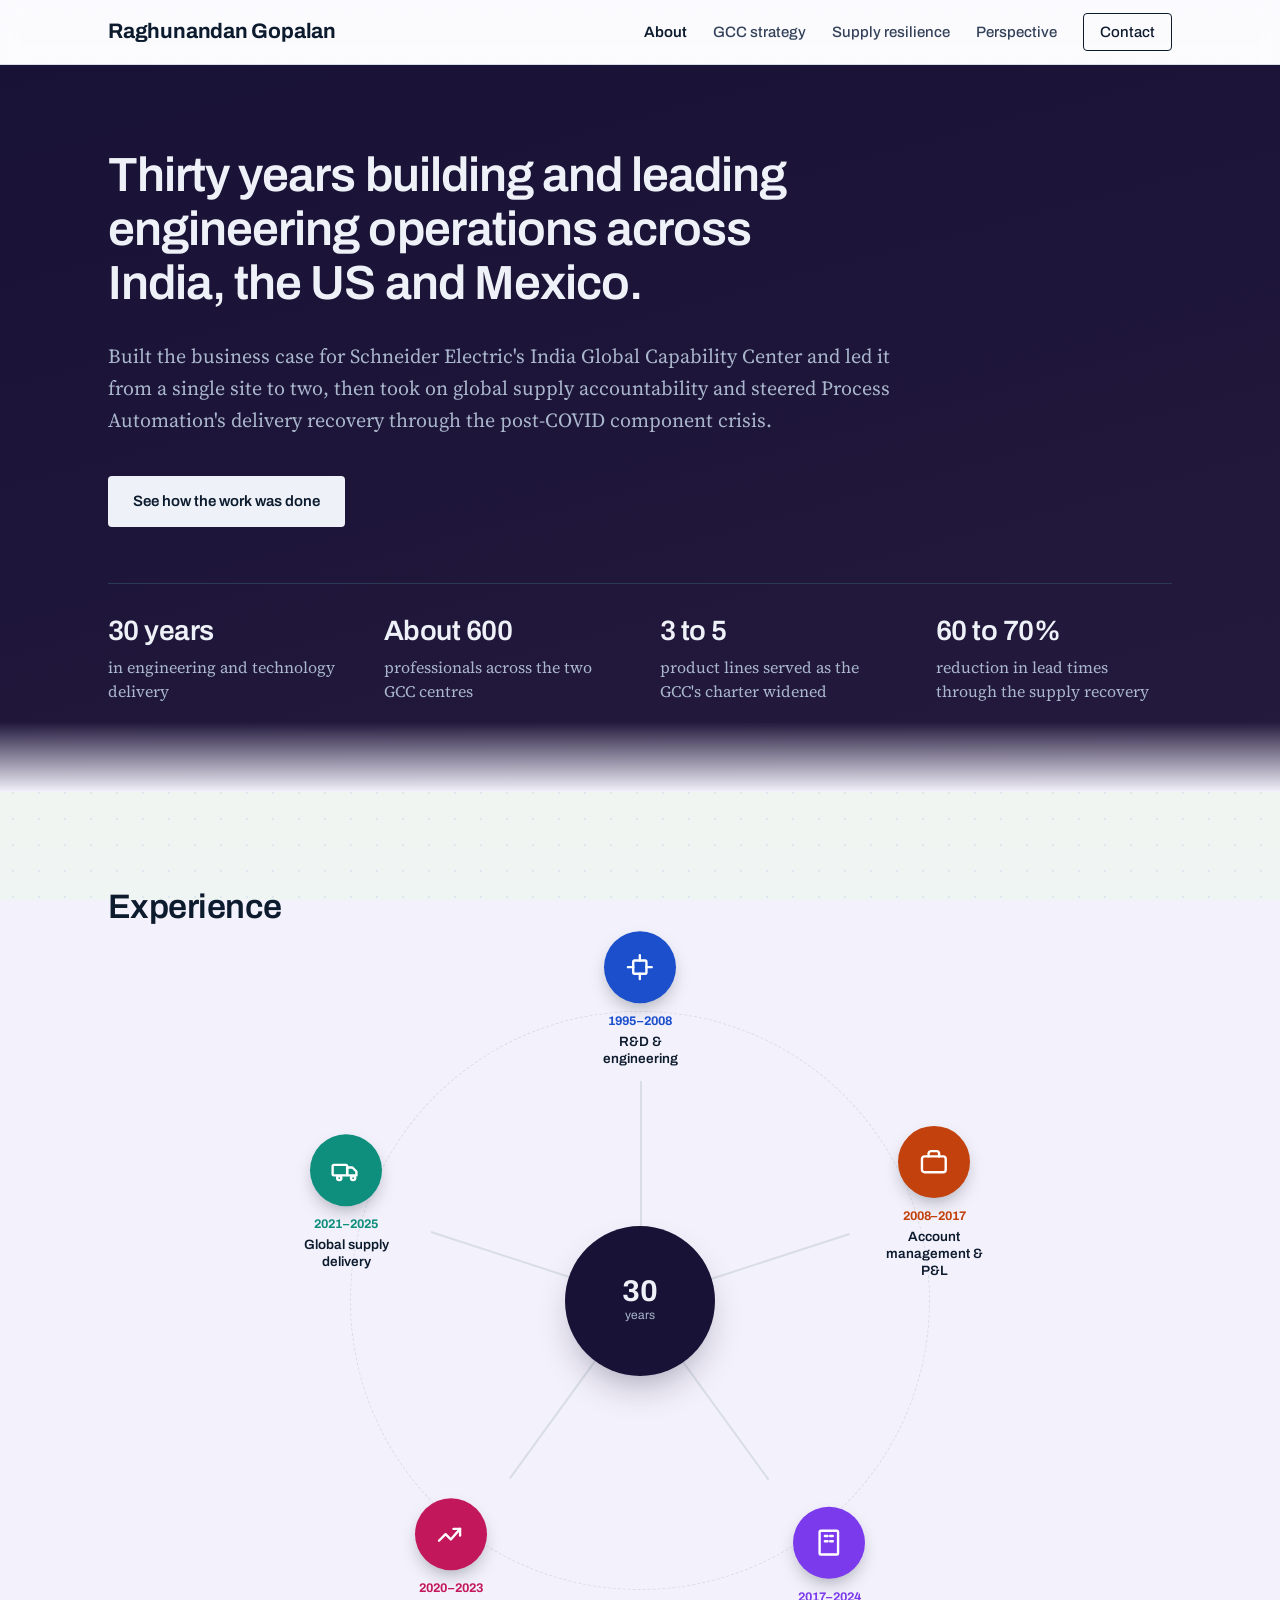
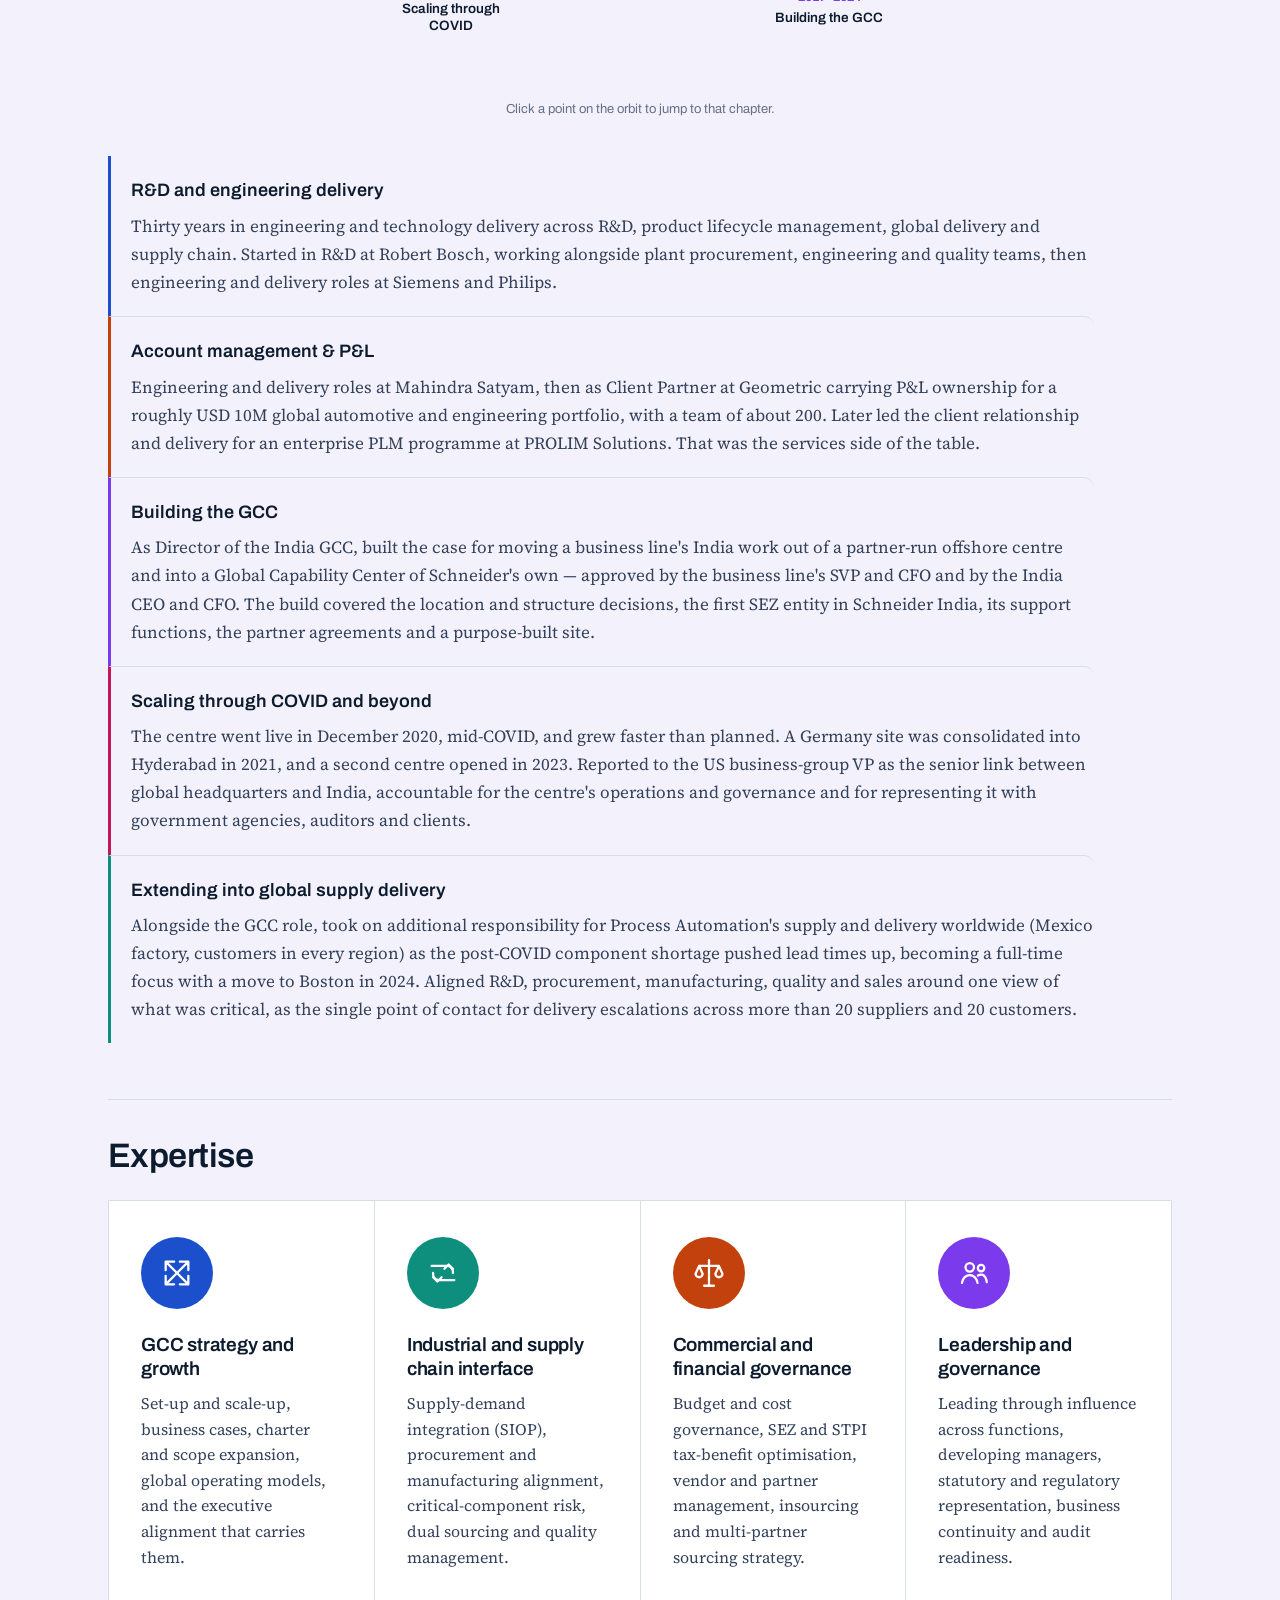
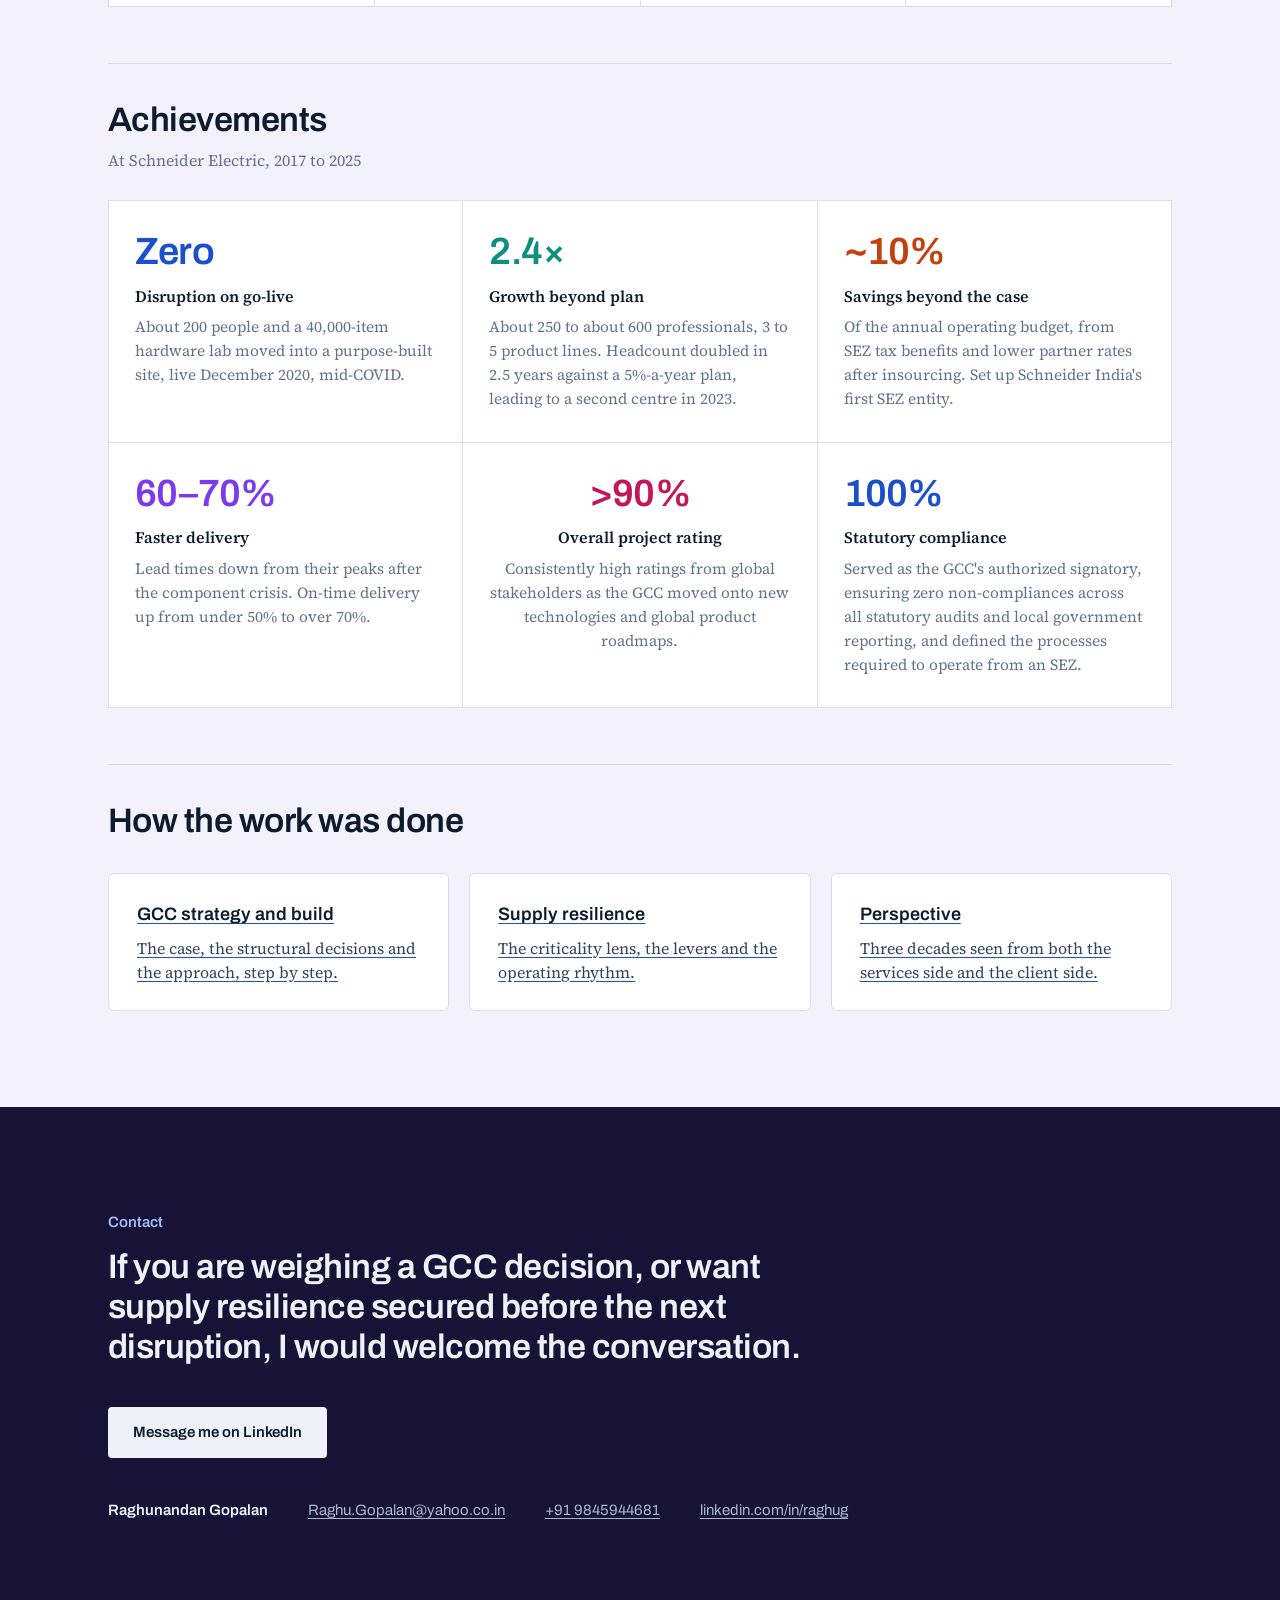
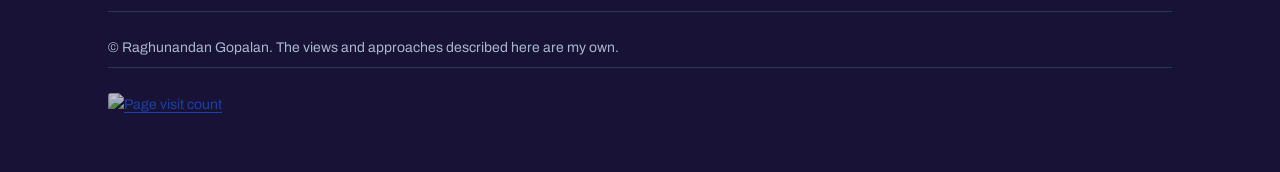
==== commit b657e322: "Add files via upload" ====
--- a/index.html
+++ b/index.html
@@ -286,7 +286,7 @@
 <ul class="stage-detail">
 <li id="stage-1" style="--c:var(--accent)"><strong>R&amp;D and engineering delivery</strong><p>Thirty years in engineering and technology delivery across R&amp;D, product lifecycle management, global delivery and supply chain. Started in R&amp;D at Robert Bosch, working alongside plant procurement, engineering and quality teams, then engineering and delivery roles at Siemens and Philips.</p></li>
 <li id="stage-2" style="--c:var(--accent-3)"><strong>Account management &amp; P&amp;L</strong><p>Engineering and delivery roles at Mahindra Satyam, then as Client Partner at Geometric carrying P&amp;L ownership for a roughly USD 10M global automotive and engineering portfolio, with a team of about 200. Later led the client relationship and delivery for an enterprise PLM programme at PROLIM Solutions. That was the services side of the table.</p></li>
-<li id="stage-3" style="--c:var(--accent-4)"><strong>Building the GCC, Schneider Electric</strong><p>As Director of the India GCC, built the case for moving a business line's India work out of a partner-run offshore centre and into a Global Capability Center of Schneider's own &mdash; approved by the business line's SVP and CFO and by the India CEO and CFO. The build covered the location and structure decisions, the first SEZ entity in Schneider India, its support functions, the partner agreements and a purpose-built site.</p></li>
+<li id="stage-3" style="--c:var(--accent-4)"><strong>Building the GCC</strong><p>As Director of the India GCC, built the case for moving a business line's India work out of a partner-run offshore centre and into a Global Capability Center of Schneider's own &mdash; approved by the business line's SVP and CFO and by the India CEO and CFO. The build covered the location and structure decisions, the first SEZ entity in Schneider India, its support functions, the partner agreements and a purpose-built site.</p></li>
 <li id="stage-4" style="--c:var(--accent-5)"><strong>Scaling through COVID and beyond</strong><p>The centre went live in December 2020, mid-COVID, and grew faster than planned. A Germany site was consolidated into Hyderabad in 2021, and a second centre opened in 2023. Reported to the US business-group VP as the senior link between global headquarters and India, accountable for the centre's operations and governance and for representing it with government agencies, auditors and clients.</p></li>
 <li id="stage-5" style="--c:var(--accent-2)"><strong>Extending into global supply delivery</strong><p>Alongside the GCC role, took on additional responsibility for Process Automation's supply and delivery worldwide (Mexico factory, customers in every region) as the post-COVID component shortage pushed lead times up, becoming a full-time focus with a move to Boston in 2024. Aligned R&amp;D, procurement, manufacturing, quality and sales around one view of what was critical, as the single point of contact for delivery escalations across more than 20 suppliers and 20 customers.</p></li>
 </ul>
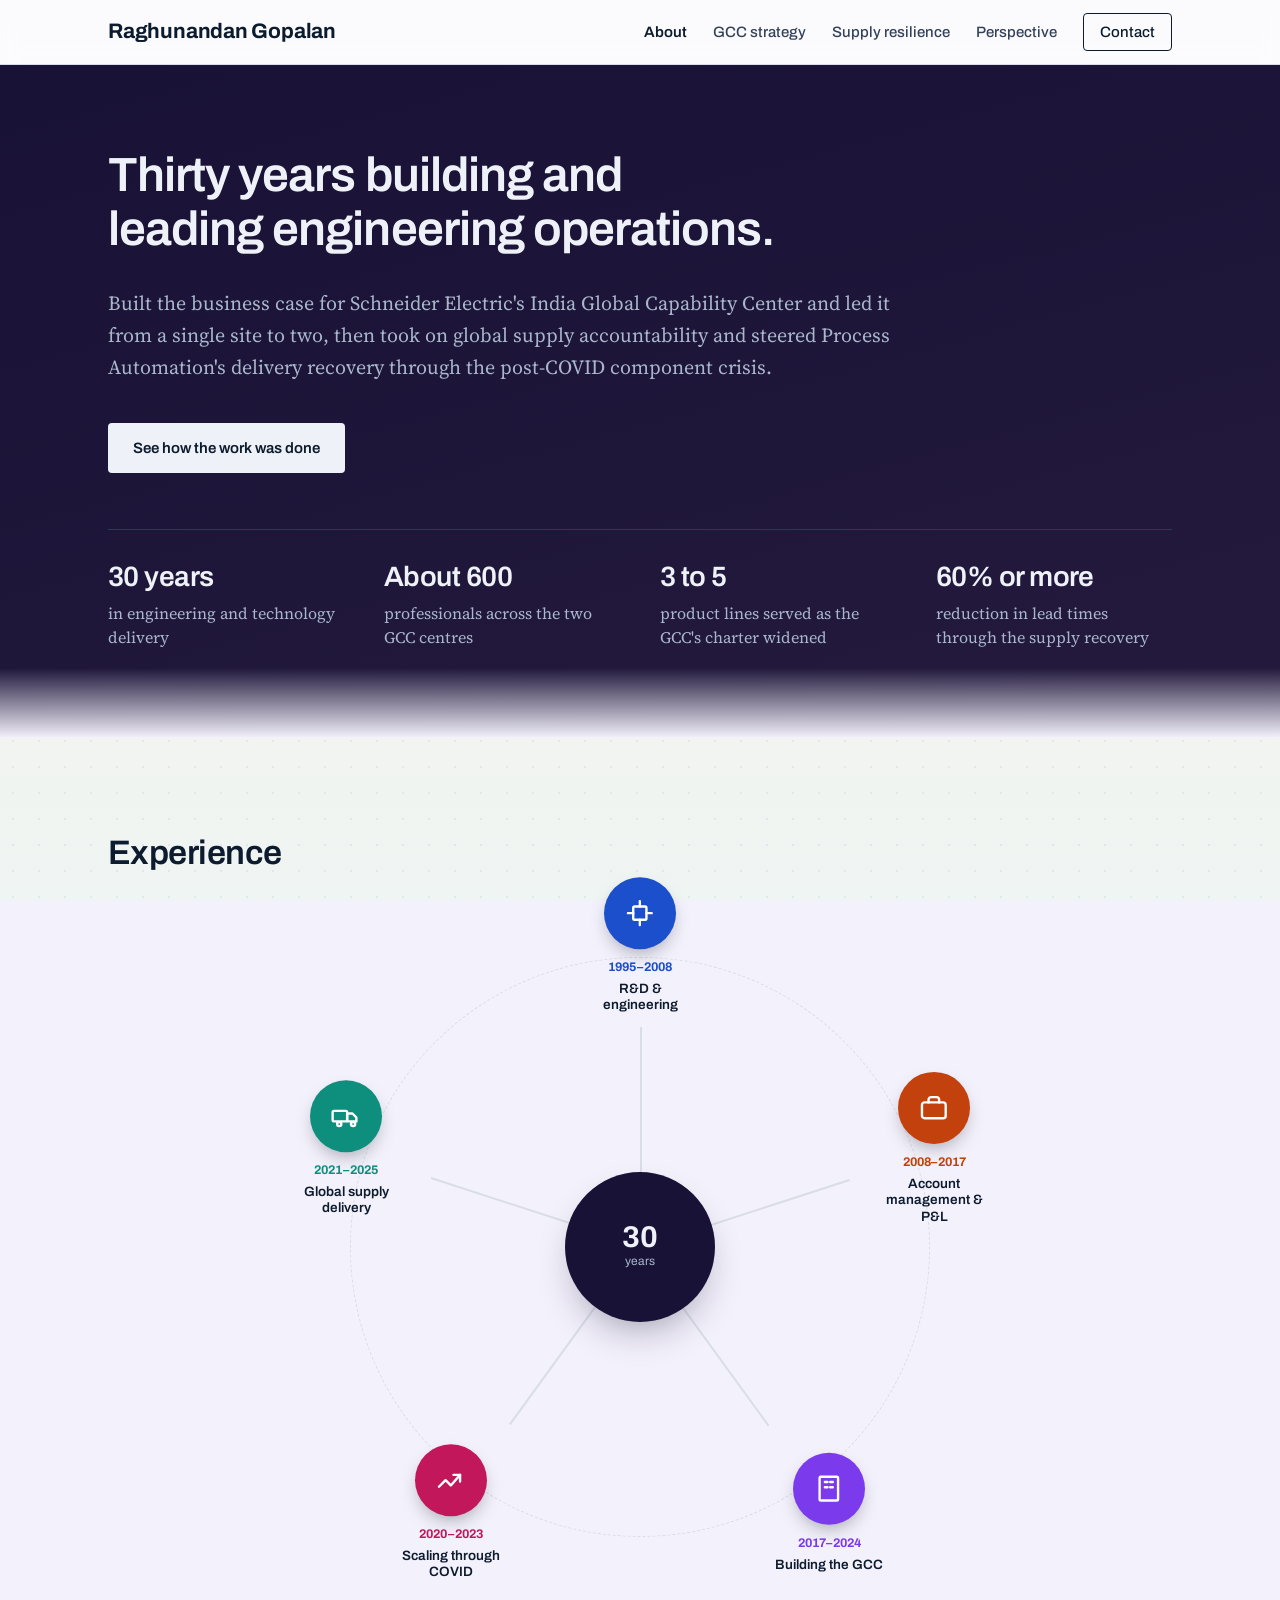
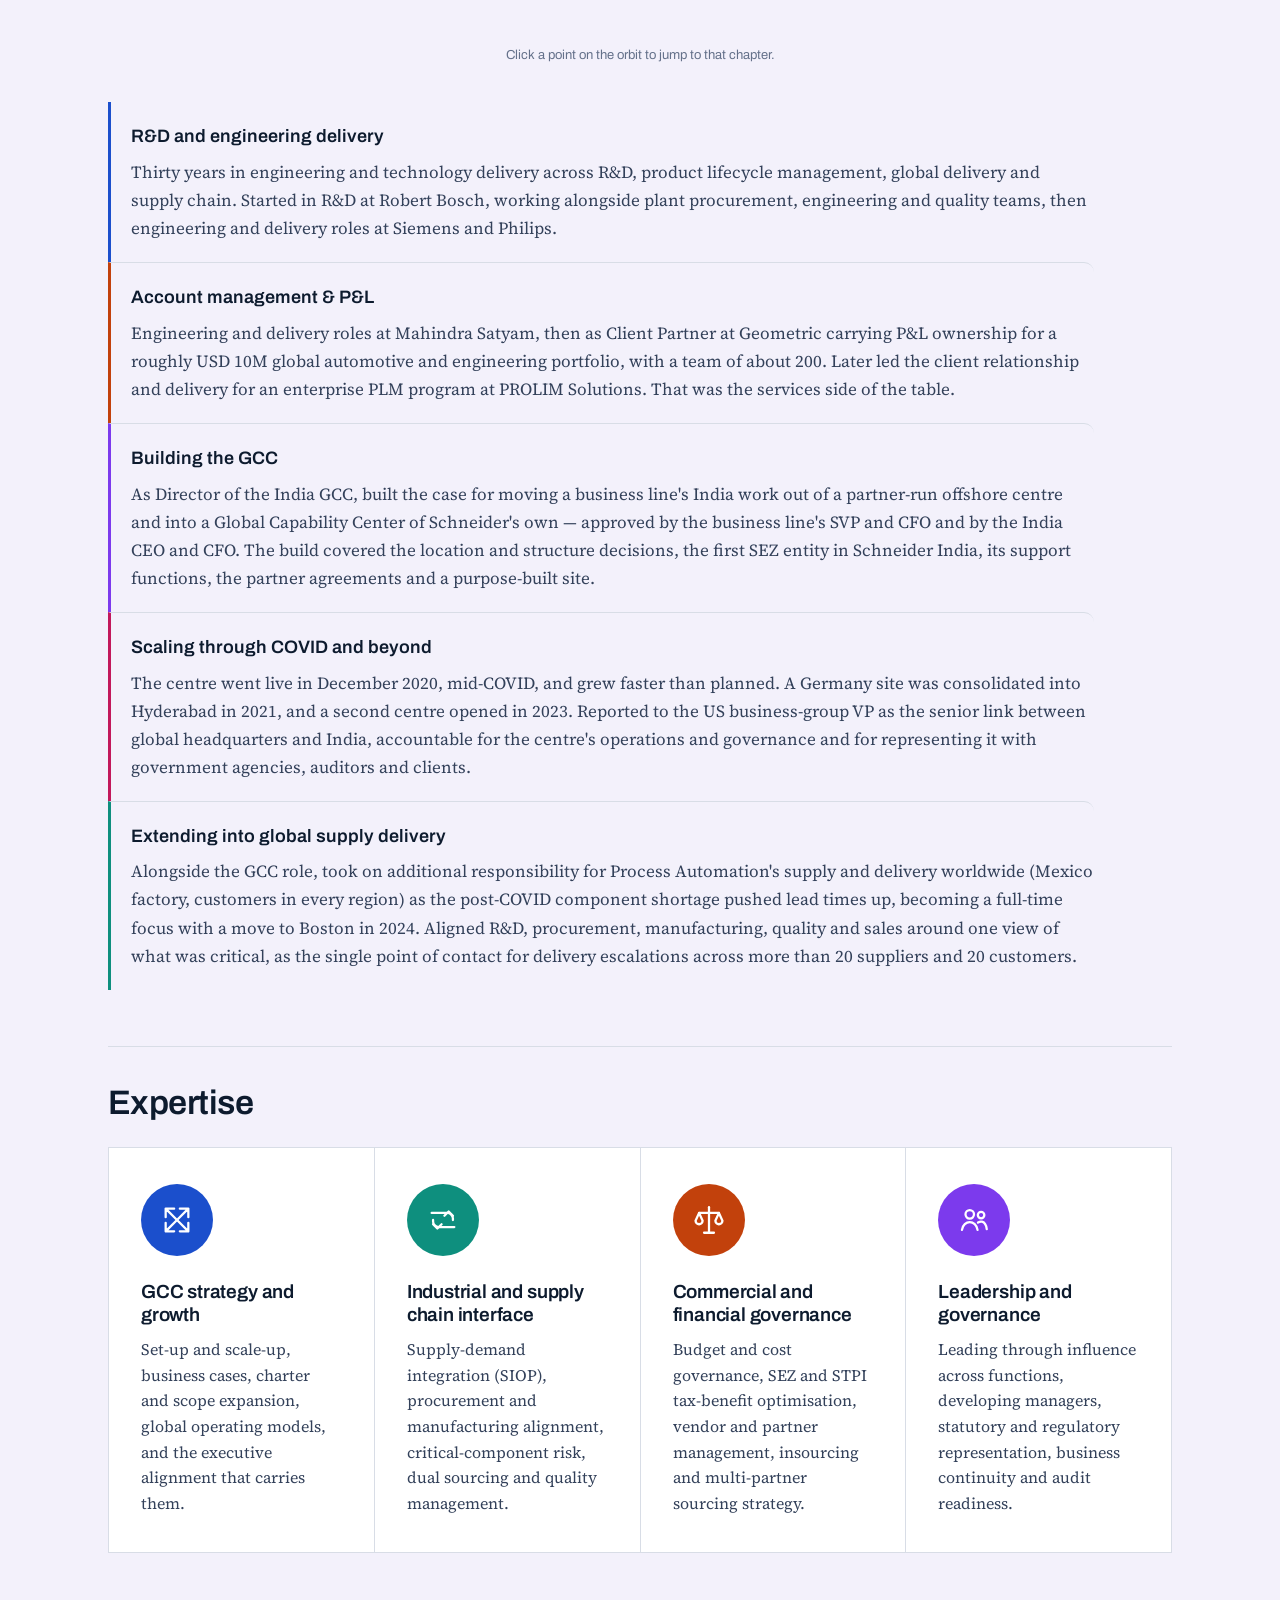
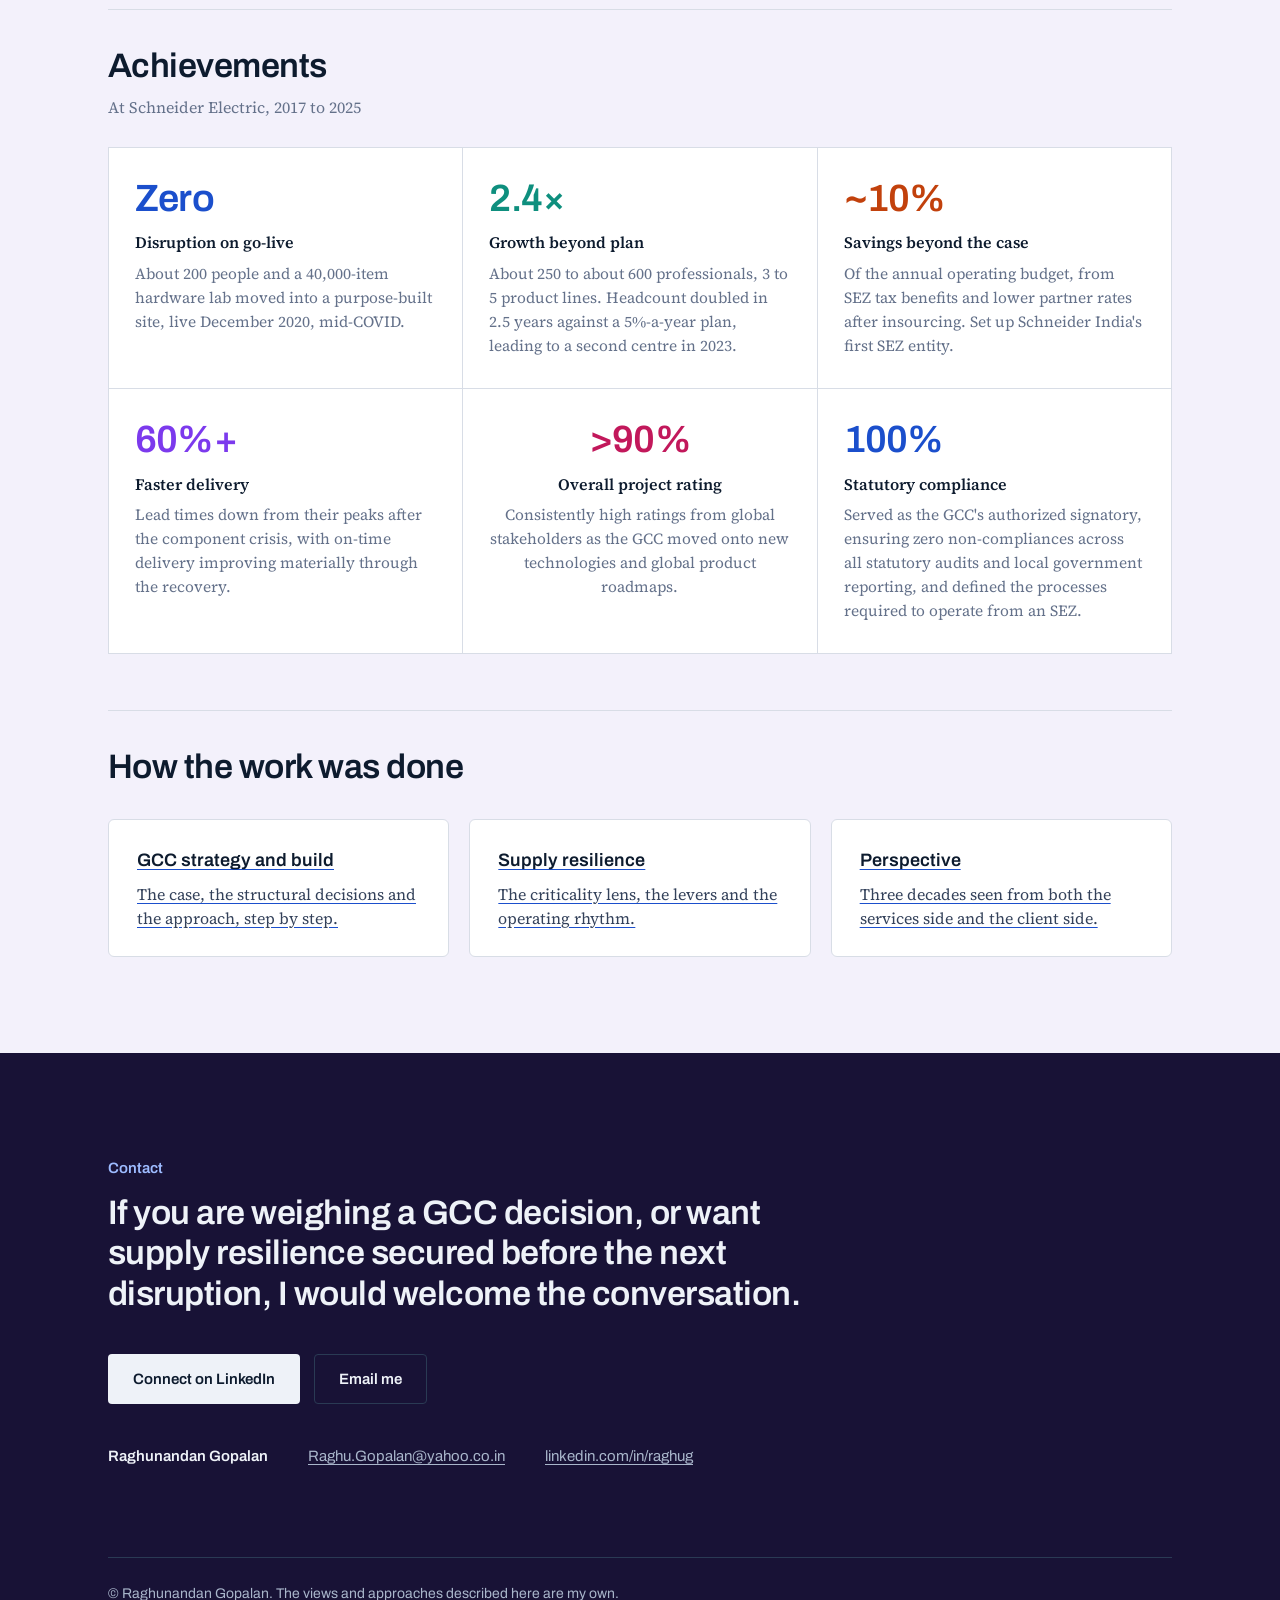
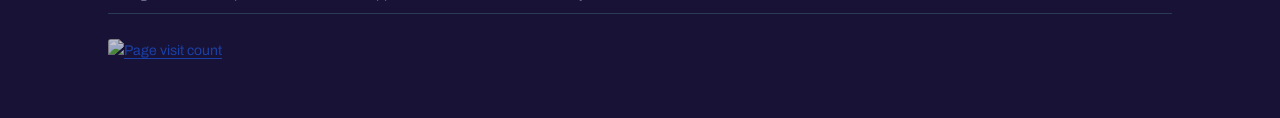
==== commit e7e97f39: "Add files via upload" ====
--- a/index.html
+++ b/index.html
@@ -248,7 +248,7 @@
 </div></header>
 <main>
 <div class="hero"><div class="wrap">
-  <h1>Thirty years building and leading engineering operations across India, the US and Mexico.</h1>
+  <h1>Thirty years building and leading engineering operations.</h1>
   <p class="lead">Built the business case for Schneider Electric's India Global Capability Center and led it from a single site to two, then took on global supply accountability and steered Process Automation's delivery recovery through the post-COVID component crisis.</p>
   <div class="cta">
     <a class="btn light" href="#work">See how the work was done</a>
@@ -257,7 +257,7 @@
     <div><dt>30 years</dt><dd>in engineering and technology delivery</dd></div>
     <div><dt>About 600</dt><dd>professionals across the two GCC centres</dd></div>
     <div><dt>3 to 5</dt><dd>product lines served as the GCC's charter widened</dd></div>
-    <div><dt>60 to 70%</dt><dd>reduction in lead times through the supply recovery</dd></div>
+    <div><dt>60% or more</dt><dd>reduction in lead times through the supply recovery</dd></div>
   </dl>
 </div></div>
 <section class="intro"><div class="wrap">
@@ -285,7 +285,7 @@
 <p class="orbit-hint">Click a point on the orbit to jump to that chapter.</p>
 <ul class="stage-detail">
 <li id="stage-1" style="--c:var(--accent)"><strong>R&amp;D and engineering delivery</strong><p>Thirty years in engineering and technology delivery across R&amp;D, product lifecycle management, global delivery and supply chain. Started in R&amp;D at Robert Bosch, working alongside plant procurement, engineering and quality teams, then engineering and delivery roles at Siemens and Philips.</p></li>
-<li id="stage-2" style="--c:var(--accent-3)"><strong>Account management &amp; P&amp;L</strong><p>Engineering and delivery roles at Mahindra Satyam, then as Client Partner at Geometric carrying P&amp;L ownership for a roughly USD 10M global automotive and engineering portfolio, with a team of about 200. Later led the client relationship and delivery for an enterprise PLM programme at PROLIM Solutions. That was the services side of the table.</p></li>
+<li id="stage-2" style="--c:var(--accent-3)"><strong>Account management &amp; P&amp;L</strong><p>Engineering and delivery roles at Mahindra Satyam, then as Client Partner at Geometric carrying P&amp;L ownership for a roughly USD 10M global automotive and engineering portfolio, with a team of about 200. Later led the client relationship and delivery for an enterprise PLM program at PROLIM Solutions. That was the services side of the table.</p></li>
 <li id="stage-3" style="--c:var(--accent-4)"><strong>Building the GCC</strong><p>As Director of the India GCC, built the case for moving a business line's India work out of a partner-run offshore centre and into a Global Capability Center of Schneider's own &mdash; approved by the business line's SVP and CFO and by the India CEO and CFO. The build covered the location and structure decisions, the first SEZ entity in Schneider India, its support functions, the partner agreements and a purpose-built site.</p></li>
 <li id="stage-4" style="--c:var(--accent-5)"><strong>Scaling through COVID and beyond</strong><p>The centre went live in December 2020, mid-COVID, and grew faster than planned. A Germany site was consolidated into Hyderabad in 2021, and a second centre opened in 2023. Reported to the US business-group VP as the senior link between global headquarters and India, accountable for the centre's operations and governance and for representing it with government agencies, auditors and clients.</p></li>
 <li id="stage-5" style="--c:var(--accent-2)"><strong>Extending into global supply delivery</strong><p>Alongside the GCC role, took on additional responsibility for Process Automation's supply and delivery worldwide (Mexico factory, customers in every region) as the post-COVID component shortage pushed lead times up, becoming a full-time focus with a move to Boston in 2024. Aligned R&amp;D, procurement, manufacturing, quality and sales around one view of what was critical, as the single point of contact for delivery escalations across more than 20 suppliers and 20 customers.</p></li>
@@ -299,7 +299,7 @@
 <div class="stat"><p class="num">Zero</p><p class="label">Disruption on go-live</p><p class="cap">About 200 people and a 40,000-item hardware lab moved into a purpose-built site, live December 2020, mid-COVID.</p></div>
 <div class="stat"><p class="num">2.4&times;</p><p class="label">Growth beyond plan</p><p class="cap">About 250 to about 600 professionals, 3 to 5 product lines. Headcount doubled in 2.5 years against a 5%-a-year plan, leading to a second centre in 2023.</p></div>
 <div class="stat"><p class="num">~10%</p><p class="label">Savings beyond the case</p><p class="cap">Of the annual operating budget, from SEZ tax benefits and lower partner rates after insourcing. Set up Schneider India's first SEZ entity.</p></div>
-<div class="stat"><p class="num">60&ndash;70%</p><p class="label">Faster delivery</p><p class="cap">Lead times down from their peaks after the component crisis. On-time delivery up from under 50% to over 70%.</p></div>
+<div class="stat"><p class="num">60%+</p><p class="label">Faster delivery</p><p class="cap">Lead times down from their peaks after the component crisis, with on-time delivery improving materially through the recovery.</p></div>
 <div class="stat" style="text-align:center"><p class="num">&gt;90%</p><p class="label">Overall project rating</p><p class="cap">Consistently high ratings from global stakeholders as the GCC moved onto new technologies and global product roadmaps.</p></div>
 <div class="stat"><p class="num">100%</p><p class="label">Statutory compliance</p><p class="cap">Served as the GCC's authorized signatory, ensuring zero non-compliances across all statutory audits and local government reporting, and defined the processes required to operate from an SEZ.</p></div>
 </div></div></div><div class="row" id="work"><div class="row-head"><h2 class="h3">How the work was done</h2></div><div class="row-body"><div class="next">
@@ -312,11 +312,10 @@
 <footer id="contact"><div class="wrap">
   <p class="kicker">Contact</p>
   <h2>If you are weighing a GCC decision, or want supply resilience secured before the next disruption, I would welcome the conversation.</h2>
-  <div class="cta"><a class="btn light" href="https://www.linkedin.com/in/raghug/" rel="noopener">Message me on LinkedIn</a></div>
+  <div class="cta"><a class="btn light" href="https://www.linkedin.com/in/raghug/" rel="noopener">Connect on LinkedIn</a><a class="btn ghost" href="mailto:Raghu.Gopalan@yahoo.co.in">Email me</a></div>
   <div class="contact-details">
     <p><strong>Raghunandan Gopalan</strong></p>
     <p><a href="mailto:Raghu.Gopalan@yahoo.co.in">Raghu.Gopalan@yahoo.co.in</a></p>
-    <p><a href="tel:+919845944681">+91 9845944681</a></p>
     <p><a href="https://www.linkedin.com/in/raghug/" rel="noopener">linkedin.com/in/raghug</a></p>
   </div>
   <p class="small">&copy; Raghunandan Gopalan. The views and approaches described here are my own.</p>
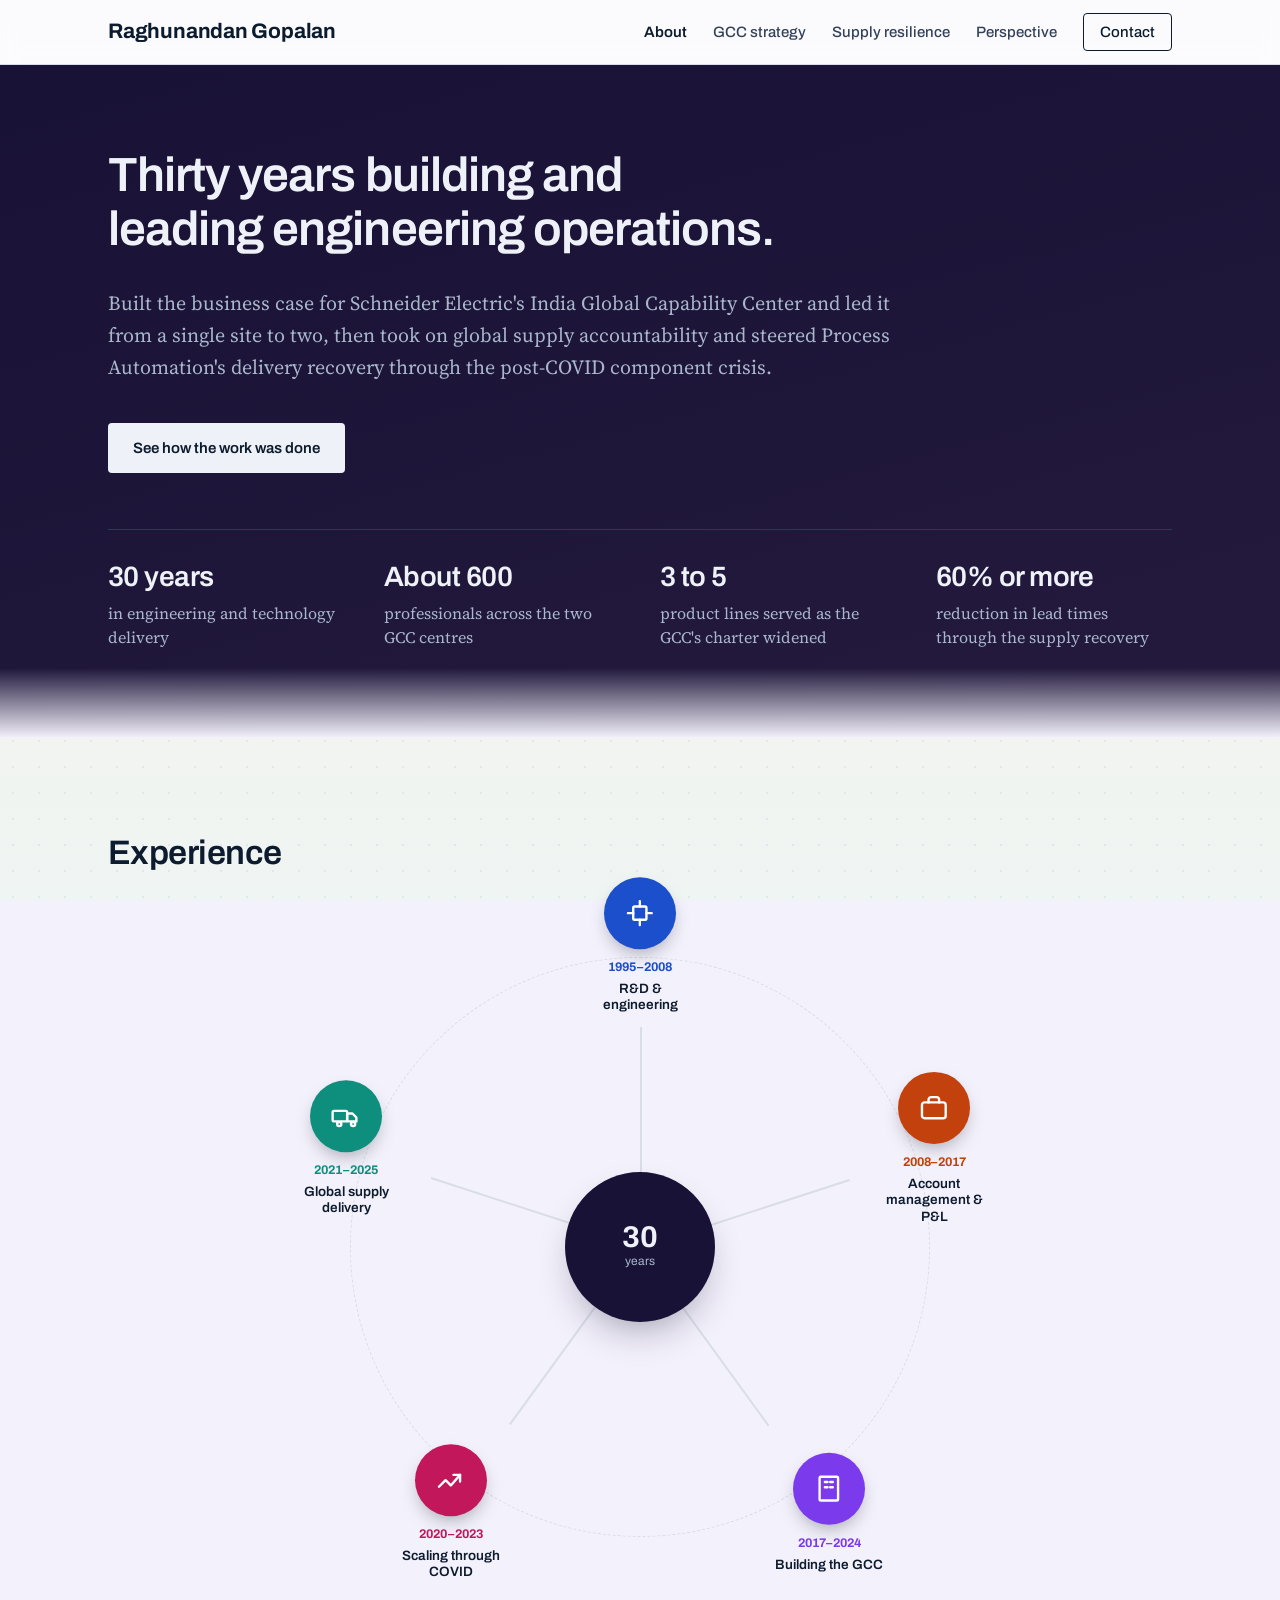
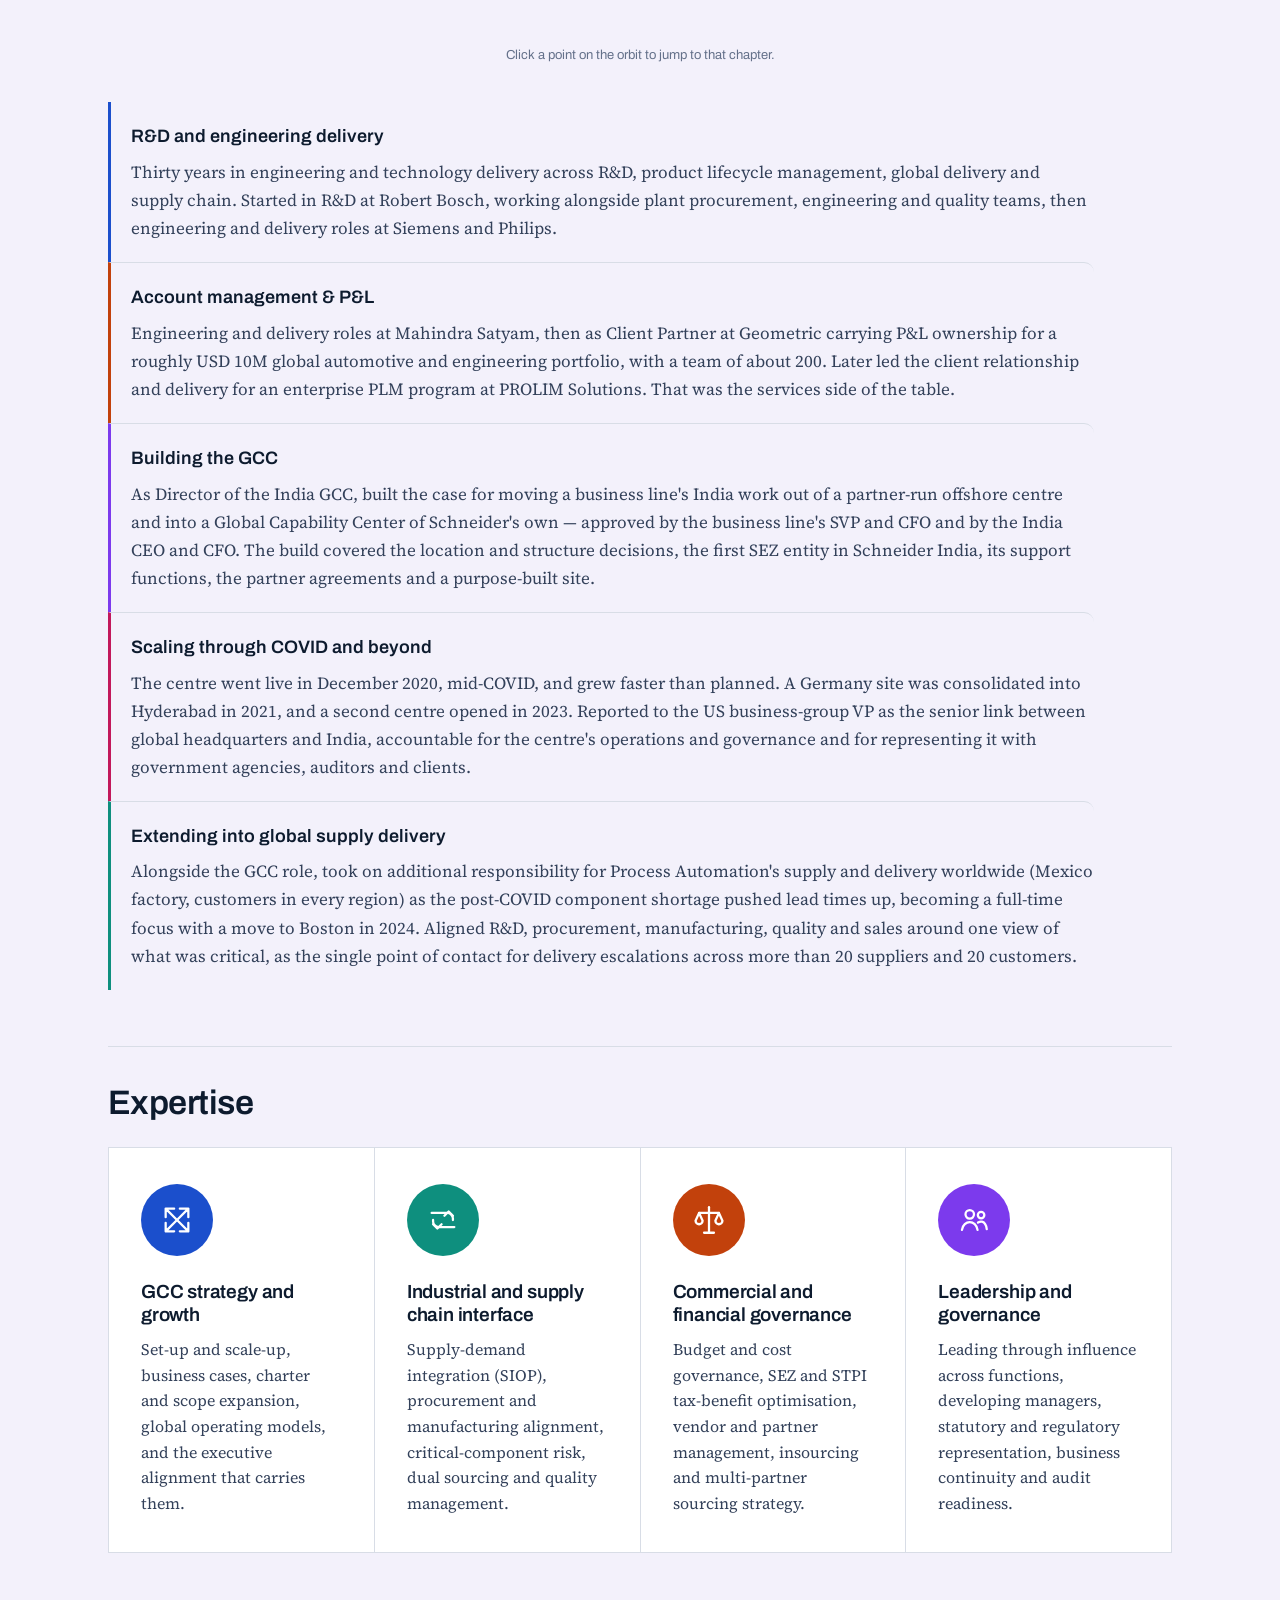
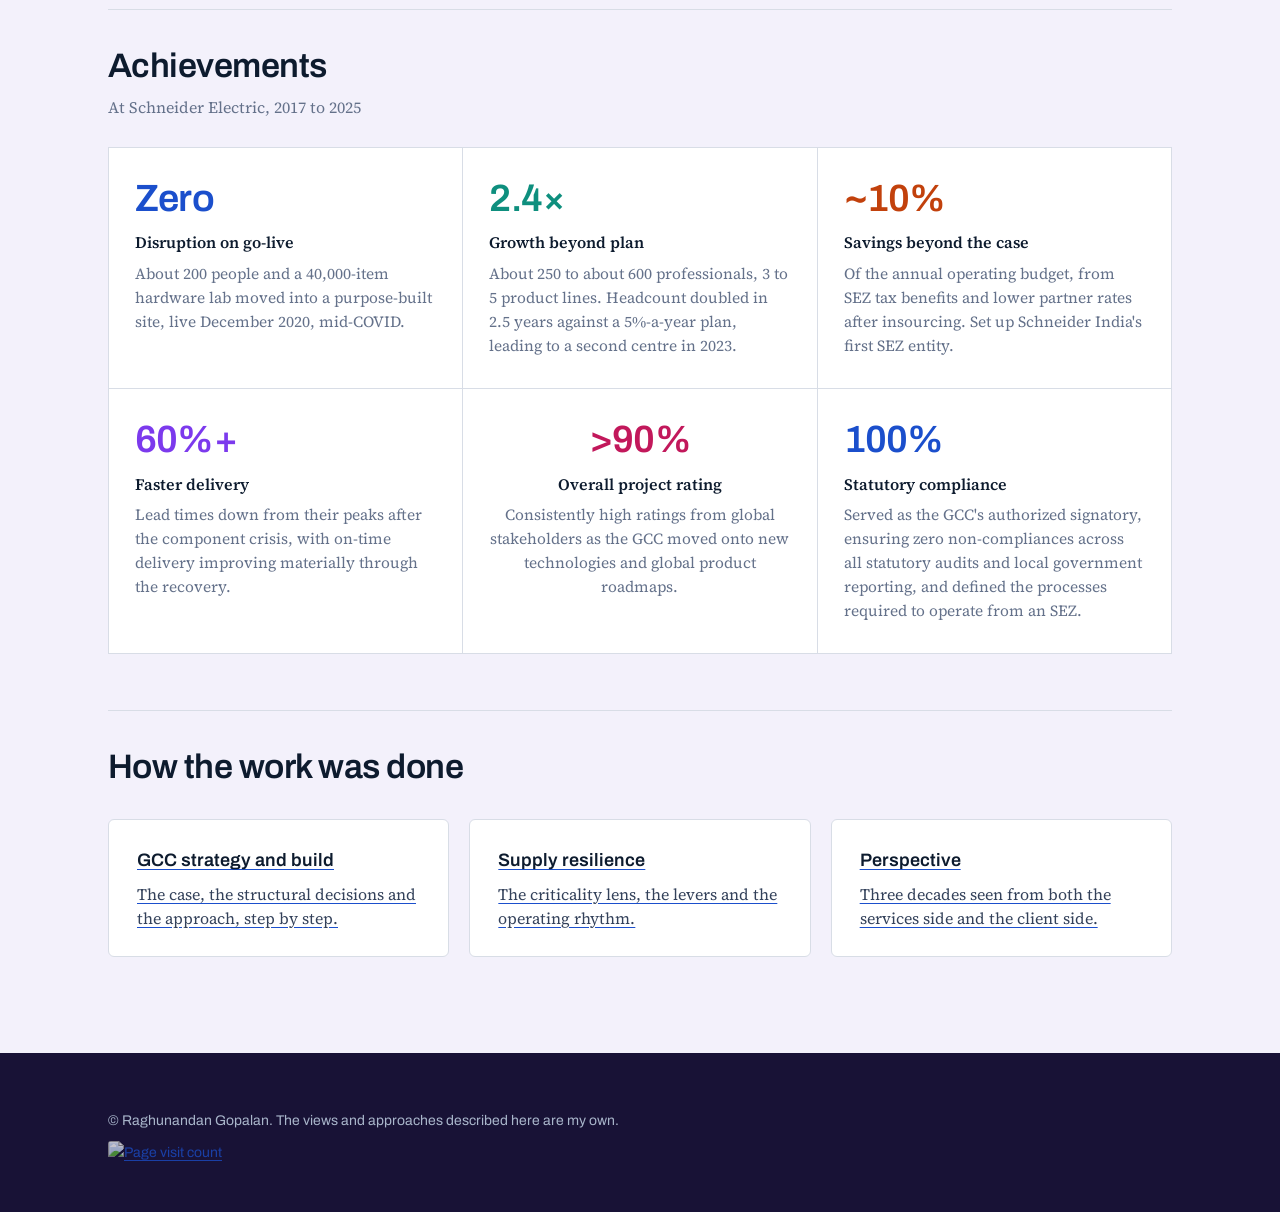
==== commit 615d5448: "Add files via upload" ====
--- a/index.html
+++ b/index.html
@@ -126,6 +126,8 @@
 .contact-details p{margin:0}
 .contact-details strong{color:var(--on-deep);font-weight:600}
 .contact-details a{color:var(--on-deep-muted)}
+footer.slim{padding:56px 0 48px}
+footer.slim .small{margin-top:0;padding-top:0;border-top:0}
 
 @media (max-width:860px){
   body{font-size:17px}
@@ -243,7 +245,7 @@
     <a class="hide-s" href="gcc.html">GCC strategy</a>
     <a class="hide-s" href="supply.html">Supply resilience</a>
     <a class="hide-s" href="perspective.html">Perspective</a>
-    <a class="pill" href="#contact">Contact</a>
+    <a class="pill" href="contact.html">Contact</a>
   </nav>
 </div></header>
 <main>
@@ -309,15 +311,7 @@
 </div></div></div>
 </div></section>
 </main>
-<footer id="contact"><div class="wrap">
-  <p class="kicker">Contact</p>
-  <h2>If you are weighing a GCC decision, or want supply resilience secured before the next disruption, I would welcome the conversation.</h2>
-  <div class="cta"><a class="btn light" href="https://www.linkedin.com/in/raghug/" rel="noopener">Connect on LinkedIn</a><a class="btn ghost" href="mailto:Raghu.Gopalan@yahoo.co.in">Email me</a></div>
-  <div class="contact-details">
-    <p><strong>Raghunandan Gopalan</strong></p>
-    <p><a href="mailto:Raghu.Gopalan@yahoo.co.in">Raghu.Gopalan@yahoo.co.in</a></p>
-    <p><a href="https://www.linkedin.com/in/raghug/" rel="noopener">linkedin.com/in/raghug</a></p>
-  </div>
+<footer class="slim"><div class="wrap">
   <p class="small">&copy; Raghunandan Gopalan. The views and approaches described here are my own.</p>
   <p class="small" style="margin-top:8px">
     <a href="https://hits.sh/raghu-gopalan.github.io/" style="opacity:.75" rel="noopener">
